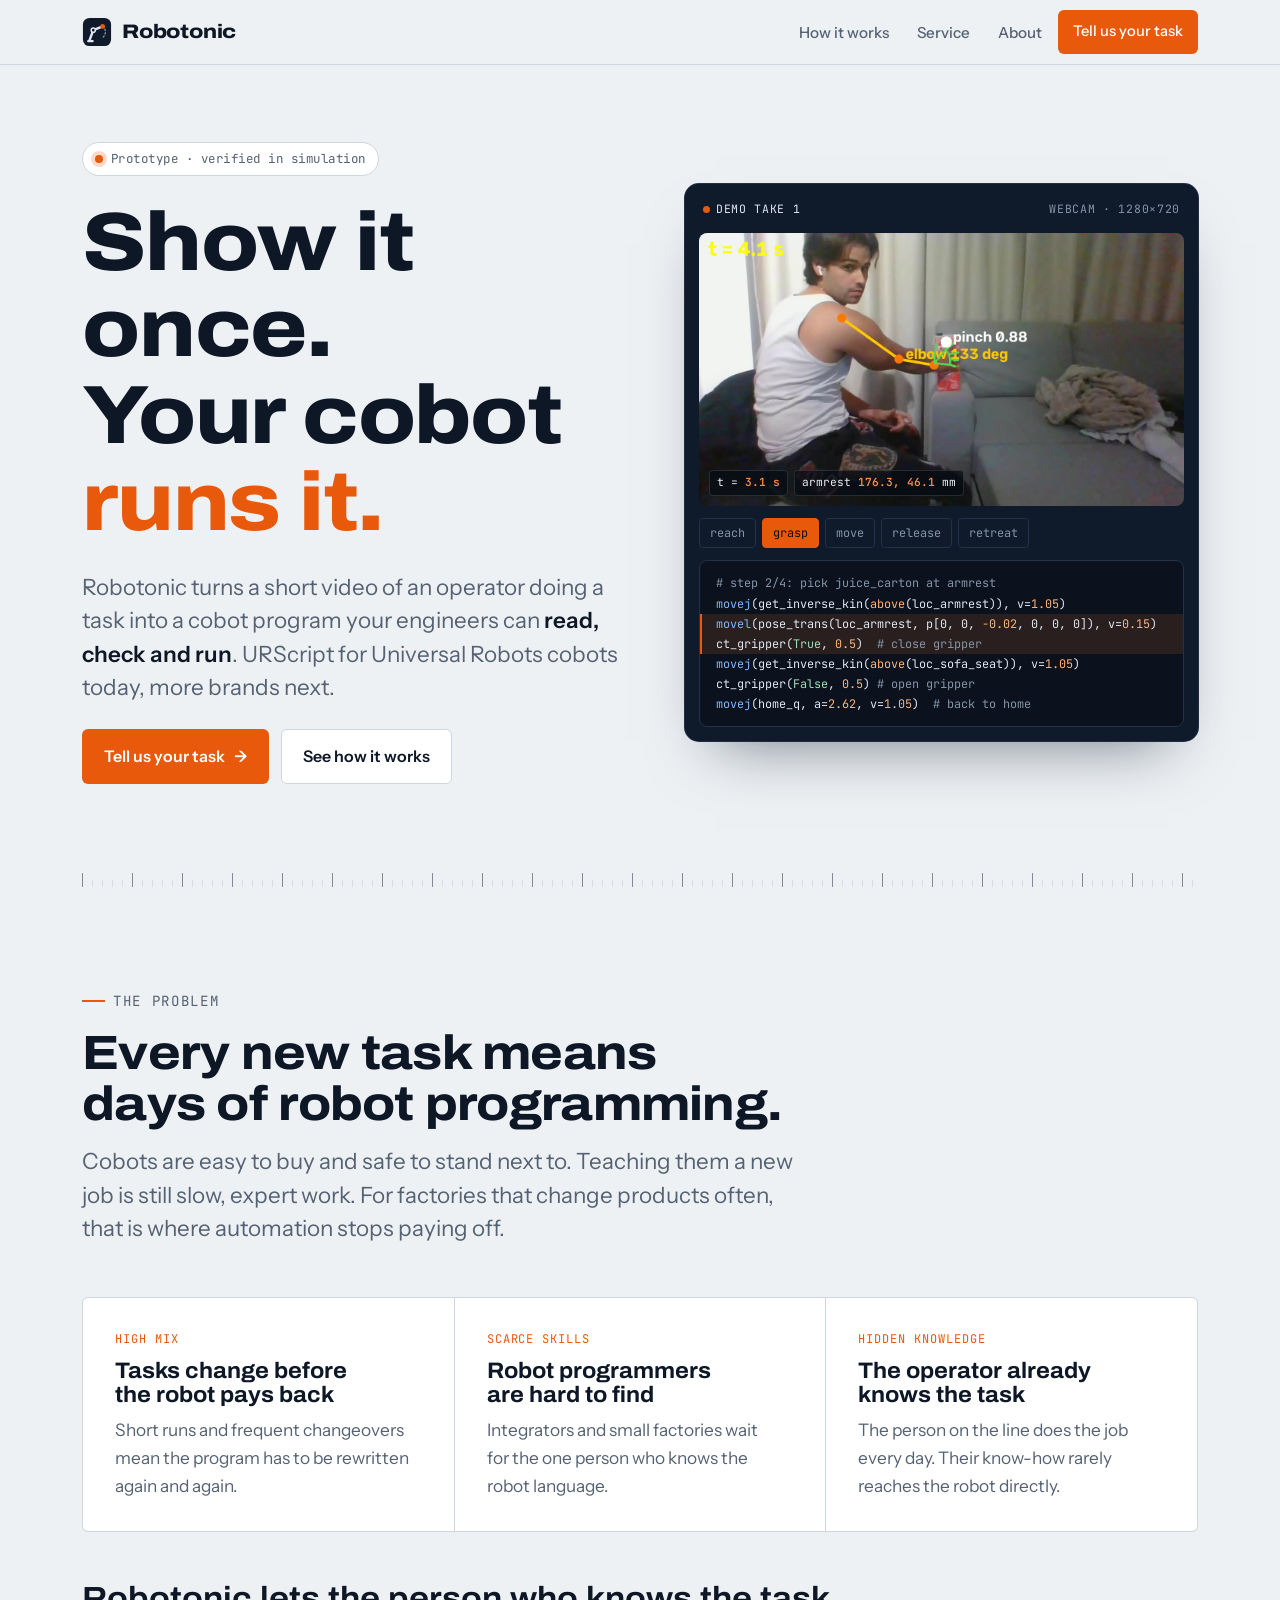
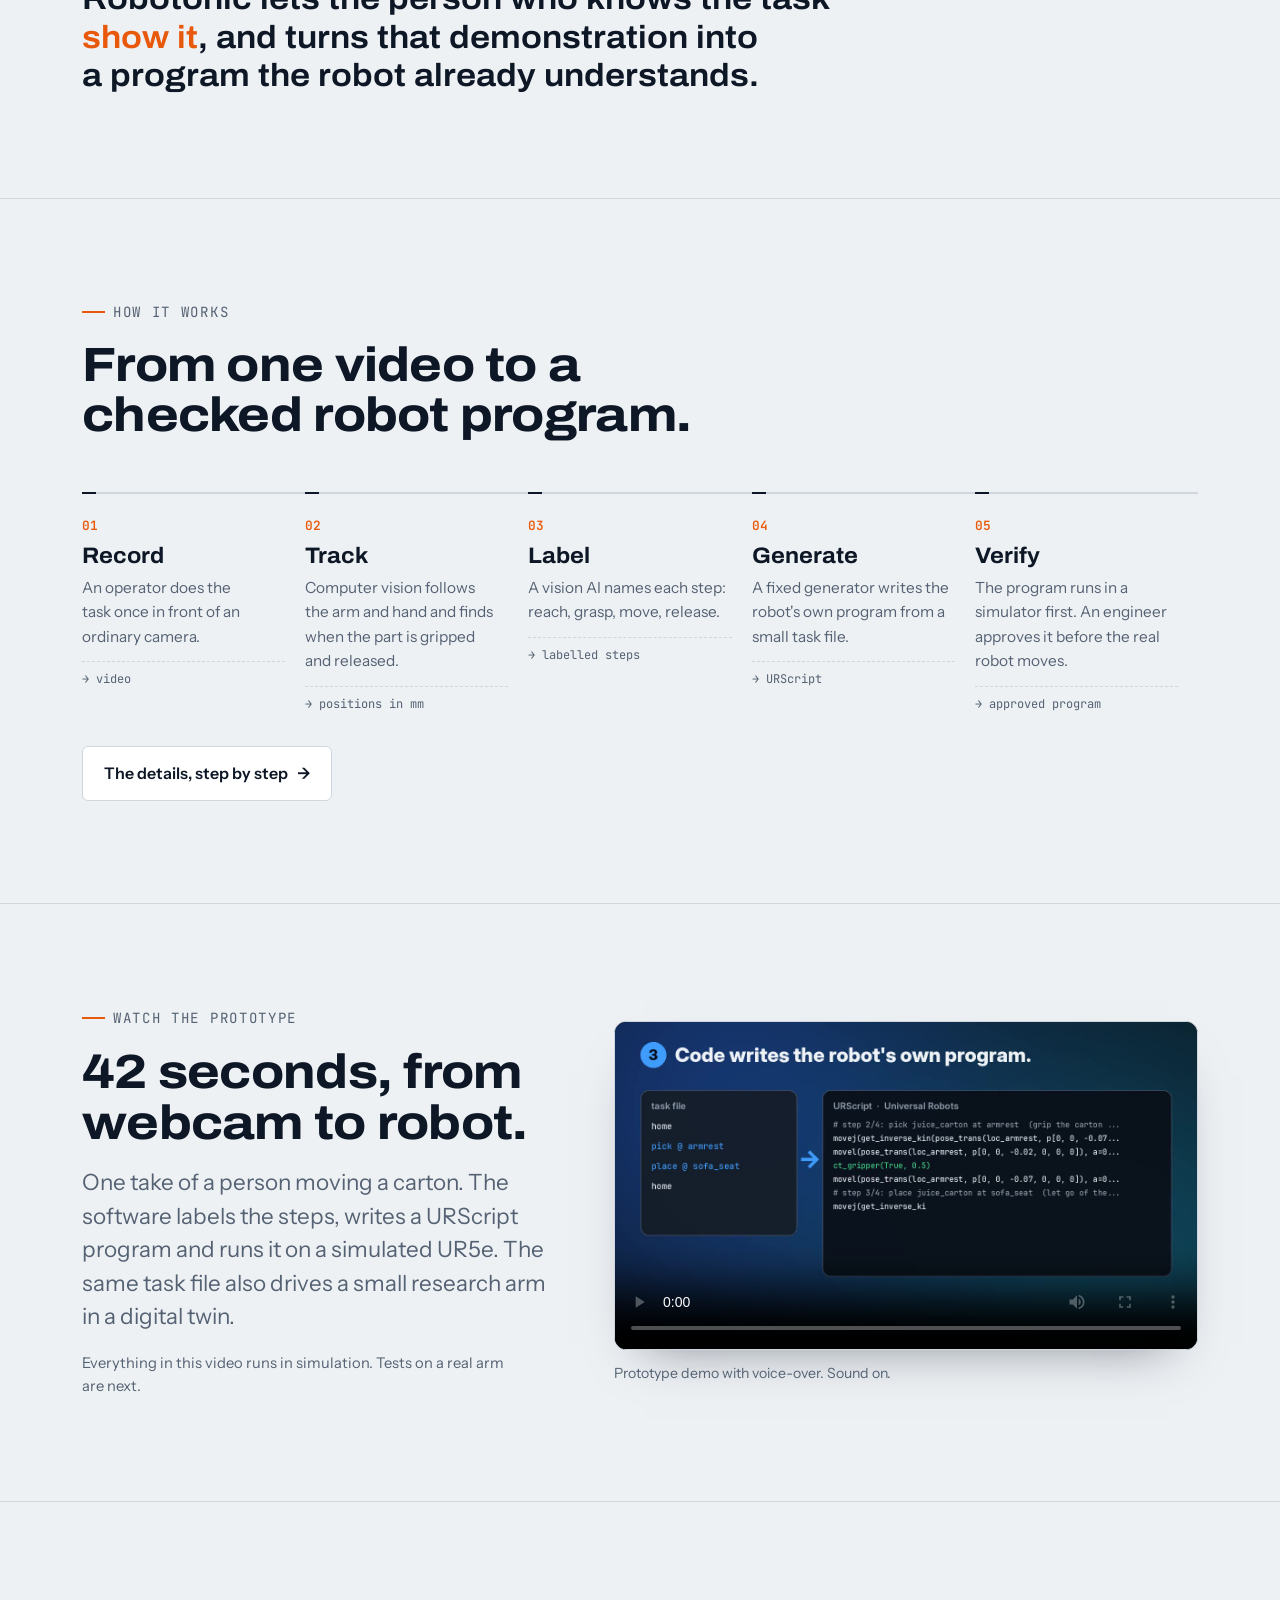
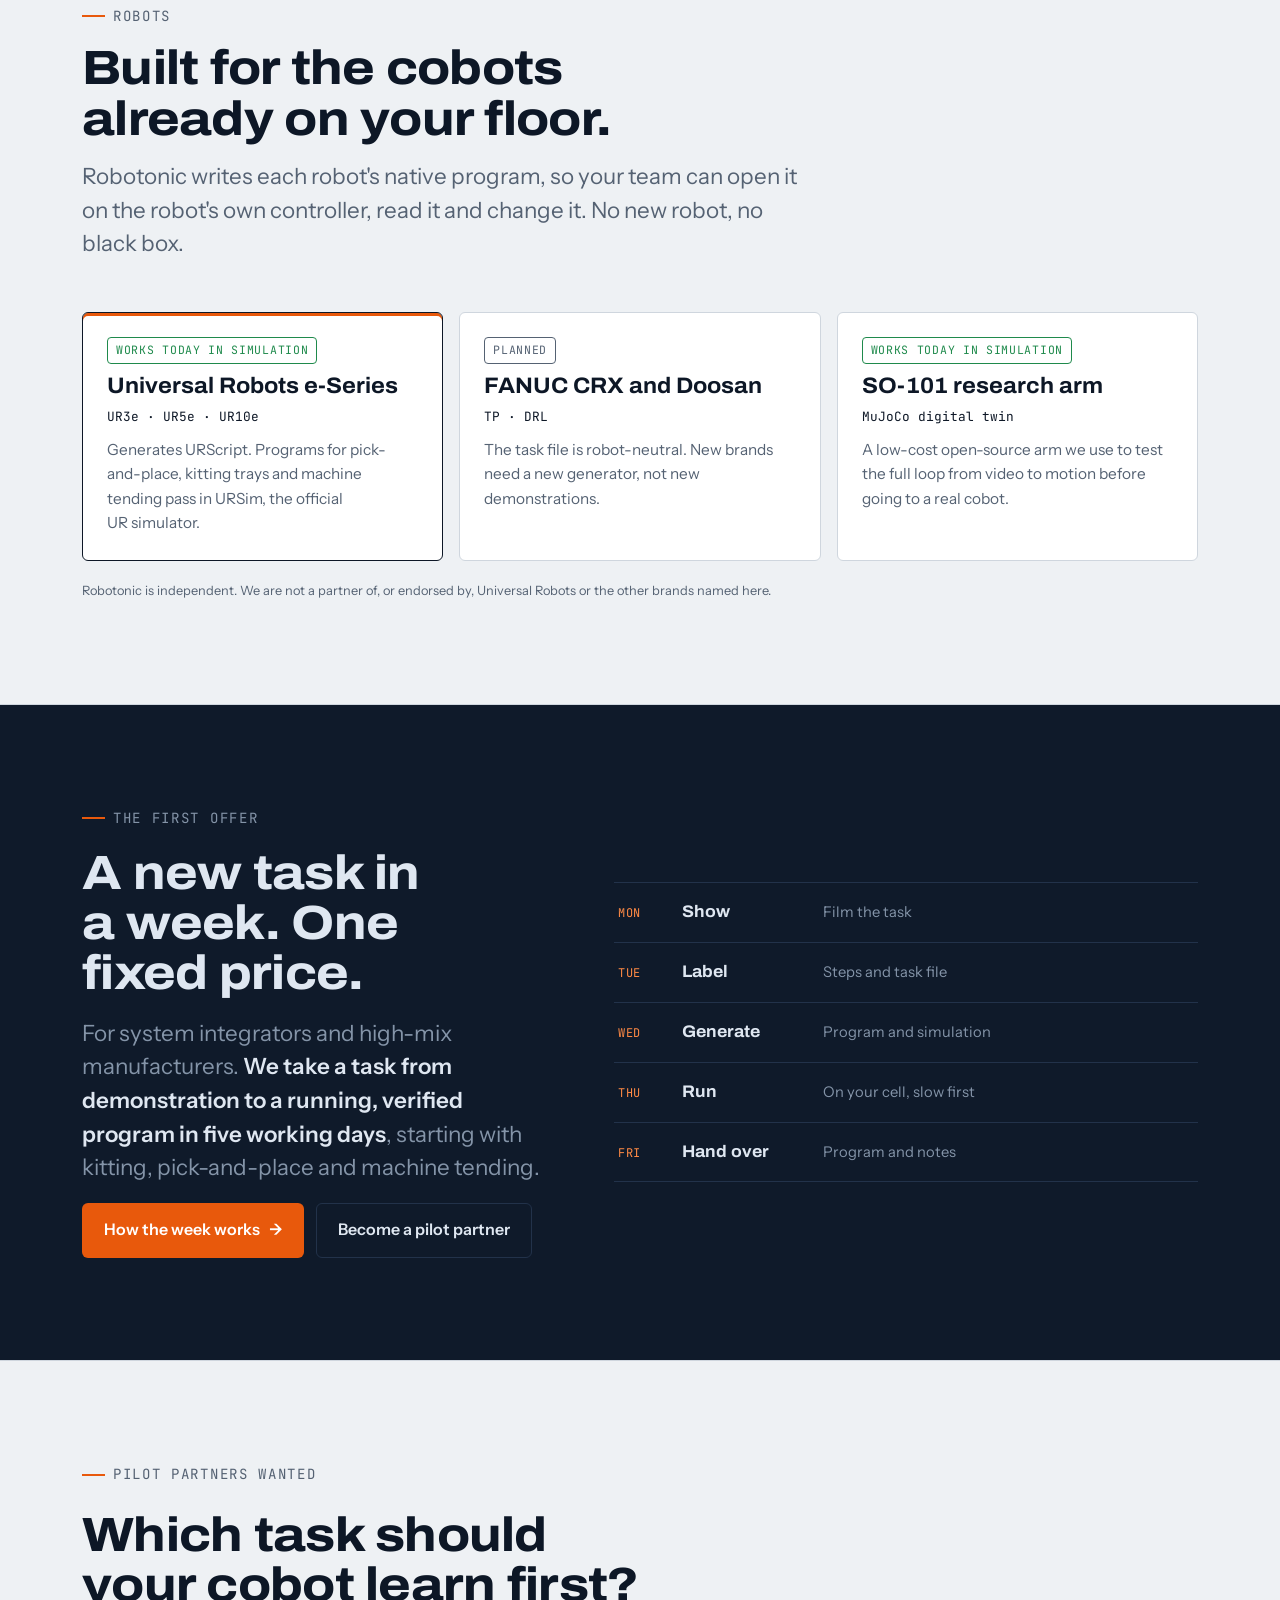
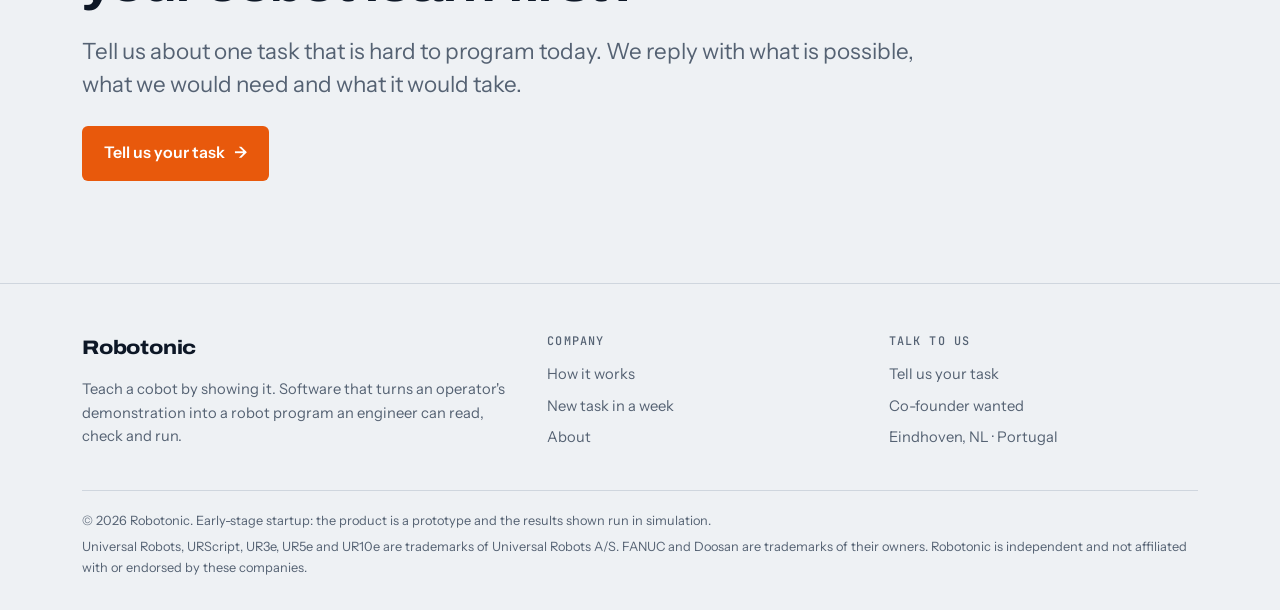
==== website/index.html @ 03867ecc "Add Robotonic company website (5 static pages) Home, how it works, service (new task in a week), abo" ====
<!doctype html>
<html lang="en">
<head>
  <meta charset="utf-8">
  <meta name="viewport" content="width=device-width, initial-scale=1, viewport-fit=cover">
  <title>Robotonic | Teach a cobot by showing it</title>
  <meta name="claude:viewport-fit-sides" content="cover">
  <meta name="description" content="Robotonic turns a video of an operator doing a task into a verified cobot program. URScript for Universal Robots cobots today.">
  <meta property="og:title" content="Robotonic | Teach a cobot by showing it">
  <meta property="og:description" content="Robotonic turns a video of an operator doing a task into a verified cobot program. URScript for Universal Robots cobots today.">
  <meta property="og:image" content="assets/img/poster-ad.jpg">
  <meta name="theme-color" content="#0f1a2a">
  
  <link rel="icon" href="assets/img/mark.svg" type="image/svg+xml">
  <link rel="preconnect" href="https://fonts.googleapis.com">
  <link rel="preconnect" href="https://fonts.gstatic.com" crossorigin>
  <link rel="stylesheet" href="https://fonts.googleapis.com/css2?family=Archivo:wdth,wght@62..125,400..900&family=Instrument+Sans:wght@400..700&family=JetBrains+Mono:wght@400;500;600&display=swap">
  <link rel="stylesheet" href="assets/style.css">
</head>
<body>
  <a class="skip" href="#main">Skip to content</a>
  <header class="site-header">
    <div class="wrap nav">
      <a class="brand" href="index.html" aria-label="Robotonic home">
        <svg viewBox="0 0 32 32" aria-hidden="true">
          <rect x="1" y="1" width="30" height="30" rx="7" fill="var(--pendant)"/>
          <path d="M8 25 L12 14 L22 10" fill="none" stroke="var(--pendant-ink)" stroke-width="2.6" stroke-linecap="round" stroke-linejoin="round"/>
          <path d="M22 10 C26 13 26 19 22 22" fill="none" stroke="var(--pendant-dim)" stroke-width="1.4" stroke-dasharray="1.6 2.2" stroke-linecap="round"/>
          <circle cx="12" cy="14" r="2.2" fill="var(--pendant)" stroke="var(--pendant-ink)" stroke-width="1.6"/>
          <circle cx="22" cy="10" r="2.6" fill="var(--signal)"/>
          <rect x="5.5" y="24.5" width="7" height="2.4" rx="1" fill="var(--pendant-ink)"/>
        </svg>
        <span class="brand-name">Robotonic</span>
      </a>
      <button class="nav-toggle" type="button" aria-expanded="false" aria-controls="nav-links">Menu</button>
      <nav aria-label="Main">
        <ul class="nav-links" id="nav-links">
          <li><a href="how-it-works.html">How it works</a></li>
          <li><a href="service.html">Service</a></li>
          <li><a href="about.html">About</a></li>
          <li><a class="btn btn-signal" href="contact.html">Tell us your task</a></li>
        </ul>
      </nav>
    </div>
  </header>

  <main id="main">
    <section class="hero">
      <div class="wrap hero-grid">
        <div class="hero-copy">
          <span class="status-pill"><span class="dot"></span>Prototype · verified in simulation</span>
          <h1>Show it once.<br>Your cobot <span class="sig">runs it.</span></h1>
          <p class="lead">Robotonic turns a short video of an operator doing a task into a cobot program your engineers can <strong>read, check and run</strong>. URScript for Universal Robots cobots today, more brands next.</p>
          <div class="hero-actions">
            <a class="btn btn-signal" href="contact.html">Tell us your task <span class="arrow" aria-hidden="true">→</span></a>
            <a class="btn btn-ghost" href="how-it-works.html">See how it works</a>
          </div>
        </div>

        <figure class="pendant" data-pendant aria-label="Demonstration: a video of a person moving a carton becomes labelled steps and then a URScript program" style="margin:0">
          <div class="pendant-bar"><span class="live">Demo take 1</span><span>webcam · 1280×720</span></div>
          <div class="pendant-view">
            <img src="assets/img/demo-tracked.jpg" alt="A person moves a juice carton. Arm tracking lines and a pinch marker are drawn over the video." width="1280" height="720">
            <div class="readout"><span data-readout>t = <b>4.1 s</b></span><span>armrest <b>176.3, 46.1</b> mm</span></div>
          </div>
          <div class="chips" aria-label="Steps the AI labelled">
            <span class="chip on">reach</span><span class="chip">grasp</span><span class="chip">move</span><span class="chip">release</span><span class="chip">retreat</span>
          </div>
<pre class="code" aria-label="Generated URScript excerpt"><span class="ln on" data-step="0"><span class="c"># step 2/4: pick juice_carton at armrest</span></span><span class="ln on" data-step="0"><span class="k">movej</span>(get_inverse_kin(<span class="n">above</span>(loc_armrest)), v=<span class="n">1.05</span>)</span><span class="ln" data-step="1"><span class="k">movel</span>(pose_trans(loc_armrest, p[0, 0, <span class="n">-0.02</span>, 0, 0, 0]), v=<span class="n">0.15</span>)</span><span class="ln" data-step="1">ct_gripper(<span class="s">True</span>, <span class="n">0.5</span>)  <span class="c"># close gripper</span></span><span class="ln" data-step="2"><span class="k">movej</span>(get_inverse_kin(<span class="n">above</span>(loc_sofa_seat)), v=<span class="n">1.05</span>)</span><span class="ln" data-step="3">ct_gripper(<span class="s">False</span>, <span class="n">0.5</span>) <span class="c"># open gripper</span></span><span class="ln" data-step="4"><span class="k">movej</span>(home_q, a=<span class="n">2.62</span>, v=<span class="n">1.05</span>)  <span class="c"># back to home</span></span></pre>
        </figure>
      </div>
    </section>

    <div class="wrap"><div class="ruler" aria-hidden="true"></div></div>

    <section class="section">
      <div class="wrap">
        <div class="section-head">
          <span class="eyebrow">The problem</span>
          <h2>Every new task means days of robot programming.</h2>
          <p class="lead">Cobots are easy to buy and safe to stand next to. Teaching them a new job is still slow, expert work. For factories that change products often, that is where automation stops paying off.</p>
        </div>
        <div class="cols-3">
          <div class="cell">
            <span class="tag">High mix</span>
            <h3>Tasks change before the robot pays back</h3>
            <p>Short runs and frequent changeovers mean the program has to be rewritten again and again.</p>
          </div>
          <div class="cell">
            <span class="tag">Scarce skills</span>
            <h3>Robot programmers are hard to find</h3>
            <p>Integrators and small factories wait for the one person who knows the robot language.</p>
          </div>
          <div class="cell">
            <span class="tag">Hidden knowledge</span>
            <h3>The operator already knows the task</h3>
            <p>The person on the line does the job every day. Their know-how rarely reaches the robot directly.</p>
          </div>
        </div>
        <p class="statement">Robotonic lets the person who knows the task <em>show it</em>, and turns that demonstration into a program the robot already understands.</p>
      </div>
    </section>

    <section class="section">
      <div class="wrap">
        <div class="section-head">
          <span class="eyebrow">How it works</span>
          <h2>From one video to a checked robot program.</h2>
        </div>
        <ol class="pipeline">
          <li><h3>Record</h3><p>An operator does the task once in front of an ordinary camera.</p><span class="out">→ video</span></li>
          <li><h3>Track</h3><p>Computer vision follows the arm and hand and finds when the part is gripped and released.</p><span class="out">→ positions in mm</span></li>
          <li><h3>Label</h3><p>A vision AI names each step: reach, grasp, move, release.</p><span class="out">→ labelled steps</span></li>
          <li><h3>Generate</h3><p>A fixed generator writes the robot's own program from a small task file.</p><span class="out">→ URScript</span></li>
          <li><h3>Verify</h3><p>The program runs in a simulator first. An engineer approves it before the real robot moves.</p><span class="out">→ approved program</span></li>
        </ol>
        <p style="margin-top:32px"><a class="btn btn-ghost" href="how-it-works.html">The details, step by step <span class="arrow" aria-hidden="true">→</span></a></p>
      </div>
    </section>

    <section class="section">
      <div class="wrap split">
        <div class="stack">
          <span class="eyebrow">Watch the prototype</span>
          <h2>42 seconds, from webcam to robot.</h2>
          <p class="lead">One take of a person moving a carton. The software labels the steps, writes a URScript program and runs it on a simulated UR5e. The same task file also drives a small research arm in a digital twin.</p>
          <p class="muted" style="font-size:.92rem">Everything in this video runs in simulation. Tests on a real arm are next.</p>
        </div>
        <div>
          <div class="media-frame">
            <video controls preload="metadata" playsinline poster="assets/img/poster-ad.jpg" width="1280" height="720">
              <source src="assets/video/robotonic-ad.mp4" type="video/mp4">
            </video>
          </div>
          <p class="caption">Prototype demo with voice-over. Sound on.</p>
        </div>
      </div>
    </section>

    <section class="section">
      <div class="wrap">
        <div class="section-head">
          <span class="eyebrow">Robots</span>
          <h2>Built for the cobots already on your floor.</h2>
          <p class="lead">Robotonic writes each robot's native program, so your team can open it on the robot's own controller, read it and change it. No new robot, no black box.</p>
        </div>
        <div class="robots">
          <div class="robot primary">
            <span class="state ok">Works today in simulation</span>
            <h3>Universal Robots e-Series</h3>
            <p class="models">UR3e · UR5e · UR10e</p>
            <p>Generates URScript. Programs for pick-and-place, kitting trays and machine tending pass in URSim, the official UR simulator.</p>
          </div>
          <div class="robot">
            <span class="state next">Planned</span>
            <h3>FANUC CRX and Doosan</h3>
            <p class="models">TP · DRL</p>
            <p>The task file is robot-neutral. New brands need a new generator, not new demonstrations.</p>
          </div>
          <div class="robot">
            <span class="state ok">Works today in simulation</span>
            <h3>SO-101 research arm</h3>
            <p class="models">MuJoCo digital twin</p>
            <p>A low-cost open-source arm we use to test the full loop from video to motion before going to a real cobot.</p>
          </div>
        </div>
        <p class="fineprint">Robotonic is independent. We are not a partner of, or endorsed by, Universal Robots or the other brands named here.</p>
      </div>
    </section>

    <section class="section band">
      <div class="wrap">
        <div class="split">
          <div class="stack">
            <span class="eyebrow">The first offer</span>
            <h2>A new task in a week. One fixed price.</h2>
            <p class="lead">For system integrators and high-mix manufacturers. <strong>We take a task from demonstration to a running, verified program in five working days</strong>, starting with kitting, pick-and-place and machine tending.</p>
            <div class="hero-actions">
              <a class="btn btn-signal" href="service.html">How the week works <span class="arrow" aria-hidden="true">→</span></a>
              <a class="btn btn-ghost" href="contact.html">Become a pilot partner</a>
            </div>
          </div>
          <div class="week">
            <div class="day"><span class="d">Mon</span><b>Show</b><span>Film the task</span></div>
            <div class="day"><span class="d">Tue</span><b>Label</b><span>Steps and task file</span></div>
            <div class="day"><span class="d">Wed</span><b>Generate</b><span>Program and simulation</span></div>
            <div class="day"><span class="d">Thu</span><b>Run</b><span>On your cell, slow first</span></div>
            <div class="day"><span class="d">Fri</span><b>Hand over</b><span>Program and notes</span></div>
          </div>
        </div>
      </div>
    </section>

    <section class="section">
      <div class="wrap cta">
        <span class="eyebrow">Pilot partners wanted</span>
        <h2>Which task should your cobot learn first?</h2>
        <p class="lead">Tell us about one task that is hard to program today. We reply with what is possible, what we would need and what it would take.</p>
        <a class="btn btn-signal" href="contact.html">Tell us your task <span class="arrow" aria-hidden="true">→</span></a>
      </div>
    </section>

  </main>

  <footer class="site-footer">
    <div class="wrap">
      <div class="footer-grid">
        <div style="display:grid;gap:14px">
          <span class="brand-name">Robotonic</span>
          <p>Teach a cobot by showing it. Software that turns an operator's demonstration into a robot program an engineer can read, check and run.</p>
        </div>
        <div>
          <h4>Company</h4>
          <ul>
            <li><a href="how-it-works.html">How it works</a></li>
            <li><a href="service.html">New task in a week</a></li>
            <li><a href="about.html">About</a></li>
          </ul>
        </div>
        <div>
          <h4>Talk to us</h4>
          <ul>
            <li><a href="contact.html">Tell us your task</a></li>
            <li><a href="about.html#cofounder">Co-founder wanted</a></li>
            <li><span class="muted">Eindhoven, NL · Portugal</span></li>
          </ul>
        </div>
      </div>
      <div class="legal">
        <span>© <span data-year>2026</span> Robotonic. Early-stage startup: the product is a prototype and the results shown run in simulation.</span>
        <span>Universal Robots, URScript, UR3e, UR5e and UR10e are trademarks of Universal Robots A/S. FANUC and Doosan are trademarks of their owners. Robotonic is independent and not affiliated with or endorsed by these companies.</span>
      </div>
    </div>
  </footer>
  <script src="assets/main.js"></script>
</body>
</html>
---- website/assets/style.css ----
/* Robotonic website
   Layout concept: a calibrated workbench. Cool steel paper, ink type, millimetre rulers on
   section edges, one safety-orange signal colour for the moments that matter (the pinch,
   the call to action). Code and coordinates set in mono, as on a teach pendant. */

:root {
  --paper: #eef1f4;
  --panel: #ffffff;
  --ink: #0d1726;
  --steel: #556273;
  --line: #cfd6de;
  --signal: #e8590c;
  --signal-ink: #ffffff;
  --trace: #1f6feb;
  --pendant: #0f1a2a;
  --pendant-ink: #dfe7f1;
  --pendant-dim: #8494a8;
  --pendant-line: #22324a;
  --ok: #1f8a4c;

  --f-display: "Archivo", "Helvetica Neue", Arial, sans-serif;
  --f-body: "Instrument Sans", "Segoe UI", system-ui, sans-serif;
  --f-mono: "JetBrains Mono", ui-monospace, "SFMono-Regular", Consolas, monospace;

  --step--1: clamp(0.82rem, 0.8rem + 0.1vw, 0.88rem);
  --step-0: clamp(1rem, 0.96rem + 0.2vw, 1.08rem);
  --step-1: clamp(1.2rem, 1.1rem + 0.5vw, 1.4rem);
  --step-2: clamp(1.5rem, 1.3rem + 1vw, 2rem);
  --step-3: clamp(2rem, 1.6rem + 2vw, 3rem);
  --step-4: clamp(2.6rem, 1.8rem + 4.2vw, 5.2rem);

  --wrap: 1180px;
  --radius: 6px;
}
@media (prefers-color-scheme: dark) {
  :root:not([data-theme="light"]) {
    --paper: #0b1119;
    --panel: #121b27;
    --ink: #e6ecf3;
    --steel: #93a1b3;
    --line: #243246;
    --signal: #ff7a2e;
    --signal-ink: #140a03;
    --trace: #5aa2ff;
    --pendant: #070c13;
    --pendant-ink: #dfe7f1;
    --pendant-dim: #7d8da2;
    --pendant-line: #1c2a3e;
    --ok: #3fbf76;
    color-scheme: dark;
  }
}
:root[data-theme="dark"] {
  --paper: #0b1119;
  --panel: #121b27;
  --ink: #e6ecf3;
  --steel: #93a1b3;
  --line: #243246;
  --signal: #ff7a2e;
  --signal-ink: #140a03;
  --trace: #5aa2ff;
  --pendant: #070c13;
  --pendant-ink: #dfe7f1;
  --pendant-dim: #7d8da2;
  --pendant-line: #1c2a3e;
  --ok: #3fbf76;
  color-scheme: dark;
}

*, *::before, *::after { box-sizing: border-box; }
html { -webkit-text-size-adjust: 100%; scroll-behavior: smooth; }
@media (prefers-reduced-motion: reduce) { html { scroll-behavior: auto; } }
body {
  margin: 0;
  background: var(--paper);
  color: var(--ink);
  font-family: var(--f-body);
  font-size: var(--step-0);
  line-height: 1.6;
  overflow-x: hidden;
}
body::before {
  content: ""; position: fixed; inset: 0 0 auto; height: env(safe-area-inset-top, 0px);
  z-index: 60; background: var(--paper);
}
img, video { max-width: 100%; display: block; }
a { color: inherit; }
:focus-visible { outline: 2px solid var(--signal); outline-offset: 3px; border-radius: 2px; }

h1, h2, h3 {
  font-family: var(--f-display);
  font-stretch: 112%;
  line-height: 1.05;
  letter-spacing: -0.015em;
  text-wrap: balance;
  margin: 0;
}
h1 { font-size: var(--step-4); font-weight: 800; }
h2 { font-size: var(--step-3); font-weight: 750; }
h3 { font-size: var(--step-1); font-weight: 700; font-stretch: 105%; letter-spacing: 0; }
p { margin: 0; text-wrap: pretty; }

.wrap {
  max-width: var(--wrap);
  margin-inline: auto;
  padding-left: max(16px, env(safe-area-inset-left, 0px));
  padding-right: max(16px, env(safe-area-inset-right, 0px));
}
@media (min-width: 720px) {
  .wrap {
    padding-left: max(32px, env(safe-area-inset-left, 0px));
    padding-right: max(32px, env(safe-area-inset-right, 0px));
  }
}

.eyebrow {
  font-family: var(--f-mono);
  font-size: var(--step--1);
  text-transform: uppercase;
  letter-spacing: 0.12em;
  color: var(--steel);
  display: inline-flex; align-items: center; gap: 0.6em;
}
.eyebrow::before {
  content: ""; width: 1.6em; height: 2px; background: var(--signal);
}
.lead { font-size: var(--step-1); line-height: 1.5; color: var(--steel); max-width: 38em; }
.lead strong { color: var(--ink); font-weight: 600; }
.mono { font-family: var(--f-mono); }
.muted { color: var(--steel); }

/* ---------- header ---------- */
.site-header {
  position: sticky; top: env(safe-area-inset-top, 0px); z-index: 50;
  background: color-mix(in srgb, var(--paper) 88%, transparent);
  backdrop-filter: blur(10px);
  -webkit-backdrop-filter: blur(10px);
  border-bottom: 1px solid var(--line);
}
.nav { display: flex; align-items: center; justify-content: space-between; gap: 16px; height: 64px; }
.brand { display: inline-flex; align-items: center; gap: 10px; text-decoration: none; }
.brand svg { width: 30px; height: 30px; flex: none; }
.brand-name {
  font-family: var(--f-display); font-weight: 800; font-stretch: 118%;
  font-size: 1.22rem; letter-spacing: -0.01em;
}
.nav-links { display: flex; align-items: center; gap: 4px; list-style: none; margin: 0; padding: 0; }
.nav-links a {
  text-decoration: none; font-weight: 500; font-size: 0.95rem;
  padding: 8px 12px; border-radius: var(--radius); color: var(--steel);
}
.nav-links a:hover { color: var(--ink); }
.nav-links a[aria-current="page"] { color: var(--ink); box-shadow: inset 0 -2px 0 var(--signal); border-radius: 0; }
.nav-toggle {
  display: none; background: none; border: 1px solid var(--line); color: var(--ink);
  border-radius: var(--radius); padding: 8px 10px; font: inherit; font-size: 0.9rem; cursor: pointer;
}
@media (max-width: 860px) {
  .nav-toggle { display: inline-flex; align-items: center; gap: 8px; }
  .nav-links {
    position: absolute; left: 0; right: 0; top: 64px;
    flex-direction: column; align-items: stretch; gap: 0;
    background: var(--paper); border-bottom: 1px solid var(--line);
    padding: 8px max(16px, env(safe-area-inset-right, 0px)) 16px max(16px, env(safe-area-inset-left, 0px));
    display: none;
  }
  .nav-links.open { display: flex; }
  .nav-links a { padding: 14px 4px; border-bottom: 1px solid var(--line); border-radius: 0; }
  .nav-links a[aria-current="page"] { box-shadow: inset 3px 0 0 var(--signal); padding-left: 14px; }
  .nav-links li:last-child a { border-bottom: 0; margin-top: 12px; }
}

/* ---------- buttons ---------- */
.btn {
  display: inline-flex; align-items: center; gap: 0.55em;
  font-family: var(--f-body); font-weight: 600; font-size: 1rem;
  padding: 0.85em 1.3em; border-radius: var(--radius);
  text-decoration: none; border: 1px solid transparent; cursor: pointer;
  transition: transform .15s ease, background-color .15s ease, border-color .15s ease;
}
.btn:hover { transform: translateY(-1px); }
.btn-signal { background: var(--signal); color: var(--signal-ink); }
.btn-signal:hover { background: color-mix(in srgb, var(--signal) 88%, var(--ink)); }
.btn-ghost { border-color: var(--line); color: var(--ink); background: var(--panel); }
.btn-ghost:hover { border-color: var(--steel); }
.btn .arrow { transition: transform .15s ease; }
.btn:hover .arrow { transform: translateX(3px); }
.nav-links .btn { color: var(--signal-ink); padding: 9px 14px; font-size: 0.92rem; }
.nav-links .btn:hover { color: var(--signal-ink); }
@media (prefers-reduced-motion: reduce) { .btn, .btn .arrow { transition: none; } .btn:hover { transform: none; } }

/* ---------- sections ---------- */
.section { padding-block: clamp(56px, 8vw, 112px); position: relative; }
.section + .section { border-top: 1px solid var(--line); }
.section-head { display: grid; gap: 16px; max-width: 46rem; margin-bottom: clamp(32px, 4vw, 56px); }

/* millimetre ruler: a subject detail, used as a section edge */
.ruler {
  height: 14px; width: 100%;
  background:
    repeating-linear-gradient(90deg, var(--steel) 0 1px, transparent 1px 50px) bottom left / 100% 14px no-repeat,
    repeating-linear-gradient(90deg, var(--line) 0 1px, transparent 1px 10px) bottom left / 100% 7px no-repeat;
  opacity: .7;
}

/* ---------- hero ---------- */
.hero { padding-block: clamp(40px, 6vw, 88px) clamp(48px, 7vw, 96px); }
.hero-grid {
  display: grid; gap: clamp(32px, 5vw, 64px);
  grid-template-columns: minmax(0, 1.05fr) minmax(0, 1fr);
  align-items: center;
}
@media (max-width: 960px) { .hero-grid { grid-template-columns: minmax(0, 1fr); } }
.hero-copy { display: grid; gap: 24px; min-width: 0; }
.hero h1 .sig { color: var(--signal); }
.hero-actions { display: flex; flex-wrap: wrap; gap: 12px; }
.status-pill {
  justify-self: start;
  display: inline-flex; align-items: center; gap: 8px;
  font-family: var(--f-mono); font-size: 0.78rem; letter-spacing: 0.04em;
  padding: 6px 12px; border: 1px solid var(--line); border-radius: 999px; background: var(--panel); color: var(--steel);
}
.status-pill .dot { width: 8px; height: 8px; border-radius: 50%; background: var(--signal); box-shadow: 0 0 0 4px color-mix(in srgb, var(--signal) 22%, transparent); }

/* the pendant: the hero's demonstration panel */
.pendant {
  background: var(--pendant); color: var(--pendant-ink);
  border-radius: 14px; padding: 14px; min-width: 0;
  box-shadow: 0 30px 60px -30px rgba(10, 20, 35, .55), 0 0 0 1px var(--pendant-line);
  display: grid; gap: 12px;
}
.pendant-bar {
  display: flex; justify-content: space-between; align-items: center; gap: 12px;
  font-family: var(--f-mono); font-size: 0.72rem; color: var(--pendant-dim); letter-spacing: .06em; text-transform: uppercase;
  padding: 2px 4px;
}
.pendant-bar .live { display: inline-flex; align-items: center; gap: 6px; color: var(--pendant-ink); }
.pendant-bar .live::before { content: ""; width: 7px; height: 7px; border-radius: 50%; background: var(--signal); }
.pendant-view { position: relative; border-radius: 8px; overflow: hidden; aspect-ratio: 16 / 9; max-width: 100%; background: #000; }
.pendant-view img { width: 100%; height: 100%; object-fit: cover; }
.readout {
  position: absolute; left: 10px; bottom: 10px; display: flex; flex-wrap: wrap; gap: 6px;
}
.readout span {
  font-family: var(--f-mono); font-size: 0.7rem; color: #e9eef5;
  background: rgba(6, 12, 20, .72); border: 1px solid rgba(255,255,255,.12);
  padding: 3px 7px; border-radius: 4px;
}
.readout span b { color: #ff8a45; font-weight: 600; }
.chips { display: flex; flex-wrap: wrap; gap: 6px; }
.chip {
  font-family: var(--f-mono); font-size: 0.74rem; padding: 5px 10px; border-radius: 4px;
  border: 1px solid var(--pendant-line); color: var(--pendant-dim);
  transition: background-color .3s ease, color .3s ease, border-color .3s ease;
}
.chip.on { background: var(--signal); border-color: var(--signal); color: #160a02; }
.code {
  font-family: var(--f-mono); font-size: 0.74rem; line-height: 1.7;
  background: color-mix(in srgb, var(--pendant) 70%, #000); border: 1px solid var(--pendant-line);
  border-radius: 8px; padding: 12px 0; margin: 0; overflow-x: auto; color: var(--pendant-ink);
}
.code .ln { display: block; padding: 0 14px; white-space: pre; border-left: 2px solid transparent; transition: background-color .3s ease, border-color .3s ease; }
.code .ln.on { background: rgba(255, 122, 46, .12); border-left-color: var(--signal); }
.code .c { color: var(--pendant-dim); }
.code .k { color: #7cb7ff; }
.code .s { color: #9fe0b5; }
.code .n { color: #ffb37a; }
@media (prefers-reduced-motion: reduce) { .chip, .code .ln { transition: none; } }

/* ---------- problem / three columns ---------- */
.cols-3 { display: grid; gap: 1px; grid-template-columns: repeat(3, minmax(0, 1fr)); background: var(--line); border: 1px solid var(--line); border-radius: var(--radius); overflow: hidden; }
@media (max-width: 820px) { .cols-3 { grid-template-columns: minmax(0, 1fr); } }
.cell { background: var(--panel); padding: clamp(20px, 3vw, 32px); display: grid; gap: 10px; align-content: start; min-width: 0; }
.cell .tag { font-family: var(--f-mono); font-size: 0.75rem; color: var(--signal); letter-spacing: .08em; text-transform: uppercase; }
.cell p { color: var(--steel); }

.statement {
  margin-top: clamp(32px, 4vw, 48px);
  font-family: var(--f-display); font-stretch: 108%; font-weight: 650;
  font-size: var(--step-2); line-height: 1.2; max-width: 30em; text-wrap: balance;
}
.statement em { font-style: normal; color: var(--signal); }

/* ---------- pipeline ---------- */
.pipeline { list-style: none; margin: 0; padding: 0; display: grid; grid-template-columns: repeat(5, minmax(0, 1fr)); gap: 0; counter-reset: step; }
@media (max-width: 980px) { .pipeline { grid-template-columns: minmax(0, 1fr); } }
.pipeline li { position: relative; padding: 24px 20px 0 0; display: grid; gap: 8px; align-content: start; counter-increment: step; min-width: 0; }
.pipeline li::before {
  content: counter(step, decimal-leading-zero);
  font-family: var(--f-mono); font-size: 0.8rem; color: var(--signal); font-weight: 600;
}
.pipeline li::after {
  content: ""; position: absolute; top: 0; left: 0; right: 0; height: 2px;
  background: linear-gradient(90deg, var(--ink) 0 14px, var(--line) 14px);
}
@media (max-width: 980px) {
  .pipeline li { padding: 0 0 24px 28px; }
  .pipeline li::after { top: 6px; bottom: 0; left: 4px; right: auto; width: 2px; height: auto; background: linear-gradient(180deg, var(--ink) 0 14px, var(--line) 14px); }
  .pipeline li:last-child { padding-bottom: 0; }
}
.pipeline p { color: var(--steel); font-size: 0.96rem; }
.pipeline .out { font-family: var(--f-mono); font-size: 0.75rem; color: var(--steel); border-top: 1px dashed var(--line); padding-top: 8px; margin-top: 4px; }

/* ---------- media ---------- */
.media-frame {
  border-radius: 12px; overflow: hidden; background: #000; border: 1px solid var(--line);
  box-shadow: 0 24px 50px -30px rgba(10, 20, 35, .5);
  max-width: 100%;
}
.media-frame video { width: 100%; height: auto; aspect-ratio: 16 / 9; }
.caption { font-size: var(--step--1); color: var(--steel); margin-top: 12px; }
.split { display: grid; gap: clamp(28px, 5vw, 64px); grid-template-columns: minmax(0, 1fr) minmax(0, 1.25fr); align-items: center; }
.split.flip { grid-template-columns: minmax(0, 1.25fr) minmax(0, 1fr); }
.split > * { min-width: 0; }
@media (max-width: 900px) { .split, .split.flip { grid-template-columns: minmax(0, 1fr); } .split.flip > :first-child { order: 2; } }
.stack { display: grid; gap: 18px; align-content: start; }

/* ---------- robots ---------- */
.robots { display: grid; gap: 16px; grid-template-columns: repeat(3, minmax(0, 1fr)); }
@media (max-width: 900px) { .robots { grid-template-columns: minmax(0, 1fr); } }
.robot {
  border: 1px solid var(--line); border-radius: var(--radius); background: var(--panel);
  padding: 24px; display: grid; gap: 10px; align-content: start; min-width: 0;
}
.robot .state {
  justify-self: start; font-family: var(--f-mono); font-size: 0.72rem; letter-spacing: .06em; text-transform: uppercase;
  padding: 3px 8px; border-radius: 4px; border: 1px solid currentColor;
}
.state.ok { color: var(--ok); }
.state.next { color: var(--steel); }
.robot.primary { border-color: var(--ink); box-shadow: inset 0 3px 0 var(--signal); }
.robot p { color: var(--steel); font-size: 0.96rem; }
.robot .models { font-family: var(--f-mono); font-size: 0.8rem; color: var(--ink); }
.fineprint { font-size: 0.8rem; color: var(--steel); margin-top: 20px; max-width: 60em; }

/* ---------- offer band ---------- */
.band { background: var(--pendant); color: var(--pendant-ink); }
.band .eyebrow { color: var(--pendant-dim); }
.band .lead { color: var(--pendant-dim); }
.band .lead strong { color: var(--pendant-ink); }
.week { display: grid; grid-template-columns: repeat(5, minmax(0, 1fr)); gap: 8px; margin-top: 8px; }
@media (max-width: 760px) { .week { grid-template-columns: minmax(0, 1fr); } }
.day { border: 1px solid var(--pendant-line); border-radius: var(--radius); padding: 16px; display: grid; gap: 6px; align-content: start; min-width: 0; }
.day .d { font-family: var(--f-mono); font-size: 0.75rem; color: #ff8a45; letter-spacing: .08em; text-transform: uppercase; }
.day b { font-family: var(--f-display); font-stretch: 105%; font-size: 1.05rem; }
.day span { color: var(--pendant-dim); font-size: 0.92rem; }
.band .btn-ghost { background: transparent; color: var(--pendant-ink); border-color: var(--pendant-line); }

/* ---------- cta ---------- */
.cta { display: grid; gap: 24px; justify-items: start; }
.cta h2 { max-width: 16em; }

/* ---------- generic lists, tables, faq ---------- */
.checklist { list-style: none; margin: 0; padding: 0; display: grid; gap: 10px; }
.checklist li { display: grid; grid-template-columns: 22px minmax(0, 1fr); gap: 10px; align-items: start; }
.checklist li::before { content: ""; width: 14px; height: 14px; margin-top: 6px; border: 2px solid var(--ok); border-radius: 3px; background: linear-gradient(var(--ok), var(--ok)) center / 6px 6px no-repeat; }
.checklist.no li::before { border-color: var(--steel); background: linear-gradient(45deg, transparent 45%, var(--steel) 45% 55%, transparent 55%), linear-gradient(-45deg, transparent 45%, var(--steel) 45% 55%, transparent 55%); }

.table-wrap { overflow-x: auto; border: 1px solid var(--line); border-radius: var(--radius); background: var(--panel); }
table { border-collapse: collapse; width: 100%; min-width: 560px; font-size: 0.95rem; }
th, td { text-align: left; padding: 14px 18px; border-bottom: 1px solid var(--line); vertical-align: top; }
th { font-family: var(--f-mono); font-size: 0.74rem; letter-spacing: .08em; text-transform: uppercase; color: var(--steel); font-weight: 500; }
tr:last-child td { border-bottom: 0; }
td .state { font-family: var(--f-mono); font-size: 0.72rem; text-transform: uppercase; letter-spacing: .06em; white-space: nowrap; }

.faq { display: grid; gap: 0; border-top: 1px solid var(--line); }
.faq details { border-bottom: 1px solid var(--line); padding: 4px 0; }
.faq summary { cursor: pointer; list-style: none; padding: 16px 32px 16px 0; font-weight: 600; position: relative; }
.faq summary::-webkit-details-marker { display: none; }
.faq summary::after { content: "+"; position: absolute; right: 4px; top: 12px; font-family: var(--f-mono); font-size: 1.3rem; color: var(--signal); }
.faq details[open] summary::after { content: "–"; }
.faq details p { padding: 0 0 18px; color: var(--steel); max-width: 44em; }

.codebox {
  background: var(--pendant); color: var(--pendant-ink); border-radius: 10px; border: 1px solid var(--pendant-line);
  font-family: var(--f-mono); font-size: 0.78rem; line-height: 1.7; padding: 16px 18px; margin: 0;
  overflow-x: auto; white-space: pre; max-width: 100%;
}
.codebox .c { color: var(--pendant-dim); }
.codebox .k { color: #7cb7ff; }
.codebox .s { color: #9fe0b5; }
.codebox .n { color: #ffb37a; }
.codebox-label { font-family: var(--f-mono); font-size: 0.72rem; letter-spacing: .08em; text-transform: uppercase; color: var(--steel); margin-bottom: 8px; display: block; }

.figure img { border-radius: 10px; border: 1px solid var(--line); width: 100%; height: auto; }

.page-hero { padding-block: clamp(48px, 7vw, 96px) clamp(32px, 4vw, 56px); }
.page-hero .wrap { display: grid; gap: 20px; }
.page-hero h1 { font-size: var(--step-4); max-width: 13em; }

.detail-step { display: grid; gap: clamp(24px, 4vw, 56px); grid-template-columns: 120px minmax(0, 1fr) minmax(0, 1fr); align-items: start; padding-block: clamp(32px, 4vw, 48px); border-top: 1px solid var(--line); }
.detail-step:first-of-type { border-top: 0; }
.detail-step .num { font-family: var(--f-display); font-stretch: 120%; font-weight: 800; font-size: var(--step-3); color: var(--signal); line-height: 1; }
.detail-step > * { min-width: 0; }
.detail-step .stack p { color: var(--steel); }
@media (max-width: 900px) { .detail-step { grid-template-columns: minmax(0, 1fr); } }

.founder { display: grid; grid-template-columns: 220px minmax(0, 1fr); gap: clamp(24px, 4vw, 48px); align-items: start; }
@media (max-width: 720px) { .founder { grid-template-columns: minmax(0, 1fr); } }
.monogram {
  aspect-ratio: 1; max-width: 220px; width: 100%; border-radius: 12px; background: var(--pendant);
  display: grid; place-items: center; color: var(--pendant-ink);
  font-family: var(--f-display); font-stretch: 125%; font-weight: 800; font-size: 3.4rem; letter-spacing: -0.02em;
  position: relative; overflow: hidden;
}
.monogram::after { content: ""; position: absolute; inset: auto 0 0 0; height: 6px; background: var(--signal); }
.facts { display: grid; grid-template-columns: max-content minmax(0, 1fr); gap: 8px 20px; margin: 8px 0 0; font-size: 0.96rem; }
.facts dt { font-family: var(--f-mono); font-size: 0.75rem; text-transform: uppercase; letter-spacing: .08em; color: var(--steel); padding-top: 3px; }
.facts dd { margin: 0; }

.markets { display: grid; grid-template-columns: repeat(3, minmax(0, 1fr)); gap: 16px; }
@media (max-width: 820px) { .markets { grid-template-columns: minmax(0, 1fr); } }
.market { border-top: 2px solid var(--ink); padding-top: 16px; display: grid; gap: 8px; align-content: start; }
.market .code-cc { font-family: var(--f-mono); font-size: 0.8rem; color: var(--signal); letter-spacing: .1em; }
.market p { color: var(--steel); font-size: 0.96rem; }

.roadmap { list-style: none; margin: 0; padding: 0; display: grid; grid-template-columns: repeat(3, minmax(0, 1fr)); gap: 16px; }
@media (max-width: 820px) { .roadmap { grid-template-columns: minmax(0, 1fr); } }
.roadmap li { background: var(--panel); border: 1px solid var(--line); border-radius: var(--radius); padding: 22px; display: grid; gap: 8px; align-content: start; }
.roadmap li.now { border-color: var(--ink); box-shadow: inset 0 3px 0 var(--signal); }
.roadmap .when { font-family: var(--f-mono); font-size: 0.75rem; text-transform: uppercase; letter-spacing: .08em; color: var(--steel); }
.roadmap p { color: var(--steel); font-size: 0.96rem; }

/* ---------- form ---------- */
.form-grid { display: grid; grid-template-columns: repeat(2, minmax(0, 1fr)); gap: 18px; }
@media (max-width: 640px) { .form-grid { grid-template-columns: minmax(0, 1fr); } }
.field { display: grid; gap: 6px; min-width: 0; }
.field.full { grid-column: 1 / -1; }
.field label { font-weight: 600; font-size: 0.92rem; }
.field .hint { font-size: 0.82rem; color: var(--steel); }
input, select, textarea {
  font: inherit; font-size: 1rem; color: var(--ink); background: var(--panel);
  border: 1px solid var(--line); border-radius: var(--radius); padding: 12px 14px; width: 100%;
}
textarea { min-height: 140px; resize: vertical; }
input:focus, select:focus, textarea:focus { outline: 2px solid var(--signal); outline-offset: 0; border-color: transparent; }
.form-card { background: var(--panel); border: 1px solid var(--line); border-radius: 12px; padding: clamp(20px, 3vw, 36px); display: grid; gap: 22px; }
.form-actions { display: flex; flex-wrap: wrap; gap: 12px; align-items: center; }
.result { border: 1px solid var(--line); border-radius: var(--radius); padding: 18px; background: var(--paper); display: grid; gap: 12px; }
.result pre { margin: 0; white-space: pre-wrap; font-family: var(--f-mono); font-size: 0.82rem; max-height: 260px; overflow: auto; }

/* ---------- footer ---------- */
.site-footer { border-top: 1px solid var(--line); padding-block: 48px calc(32px + env(safe-area-inset-bottom, 0px)); font-size: 0.92rem; }
.footer-grid { display: grid; grid-template-columns: minmax(0, 1.4fr) repeat(2, minmax(0, 1fr)); gap: 32px; }
@media (max-width: 720px) { .footer-grid { grid-template-columns: minmax(0, 1fr); } }
.footer-grid p { color: var(--steel); max-width: 30em; }
.footer-grid ul { list-style: none; margin: 0; padding: 0; display: grid; gap: 8px; }
.footer-grid a { text-decoration: none; color: var(--steel); }
.footer-grid a:hover { color: var(--ink); }
.footer-grid h4 { font-family: var(--f-mono); font-size: 0.74rem; letter-spacing: .1em; text-transform: uppercase; color: var(--steel); margin: 0 0 12px; font-weight: 500; }
.legal { margin-top: 40px; padding-top: 20px; border-top: 1px solid var(--line); color: var(--steel); font-size: 0.8rem; display: grid; gap: 6px; }

.skip { position: absolute; left: -9999px; top: 8px; z-index: 100; background: var(--signal); color: var(--signal-ink); padding: 8px 12px; border-radius: var(--radius); }
.skip:focus { left: max(16px, env(safe-area-inset-left, 0px)); }
.stack > *, .cell > *, .day > * { min-width: 0; }
.split .week { grid-template-columns: minmax(0, 1fr); gap: 0; margin-top: 0; }
.split .day { grid-template-columns: 52px minmax(0, 7.5em) minmax(0, 1fr); align-items: baseline; gap: 12px; border-radius: 0; border-width: 0 0 1px; padding: 16px 4px; }
.split .day:first-child { border-top-width: 1px; }
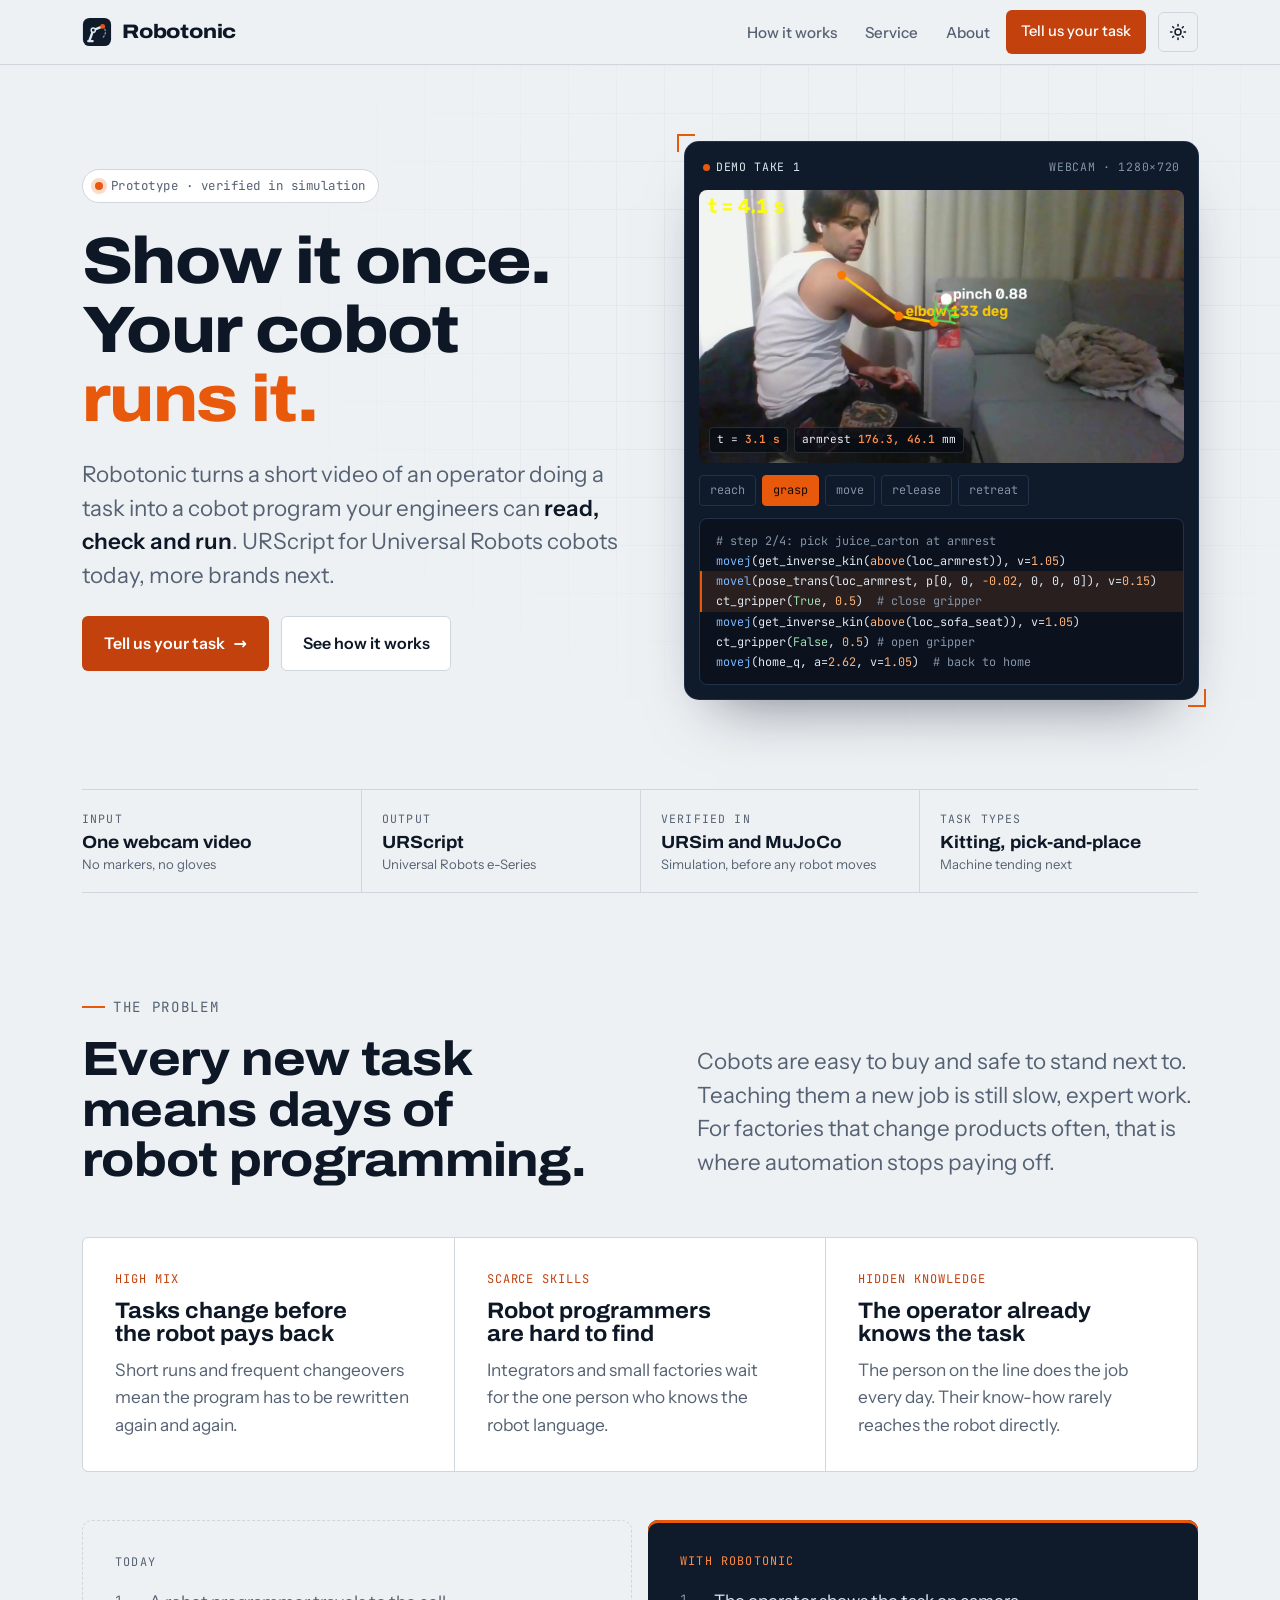
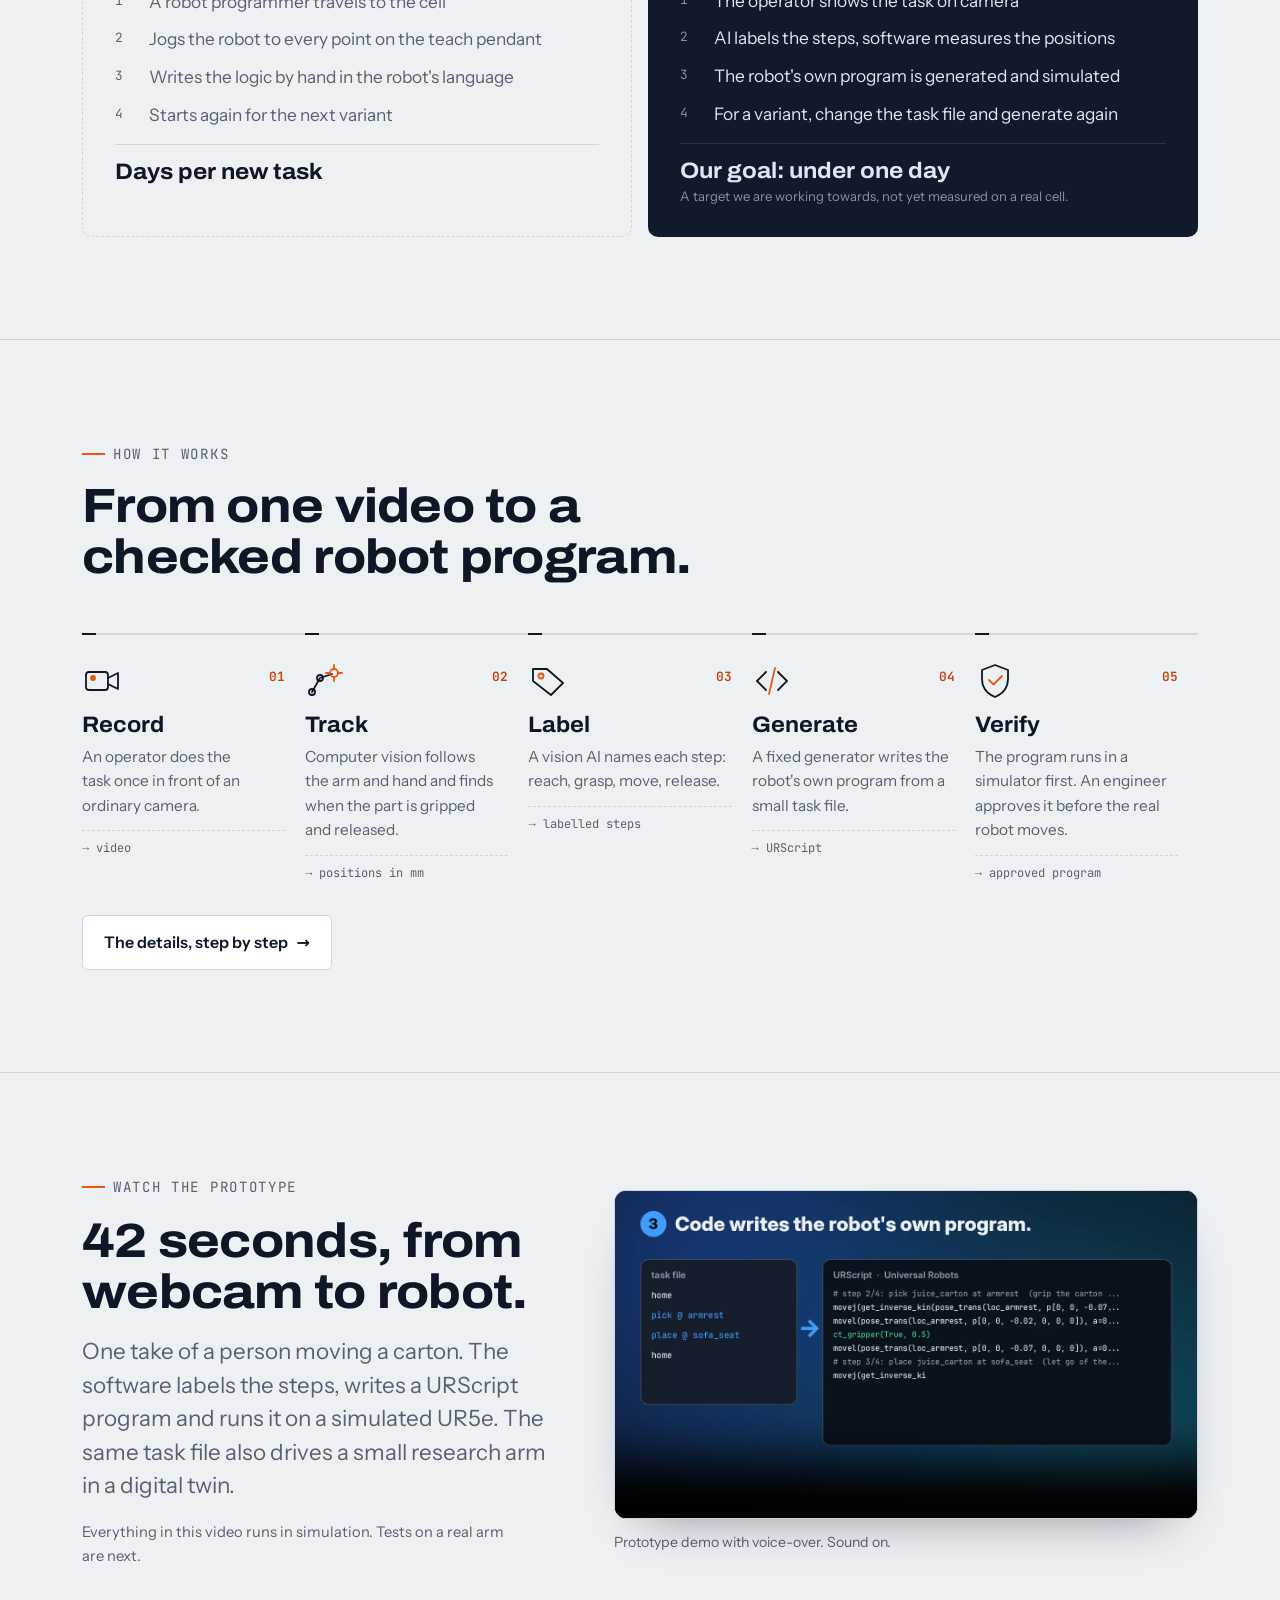
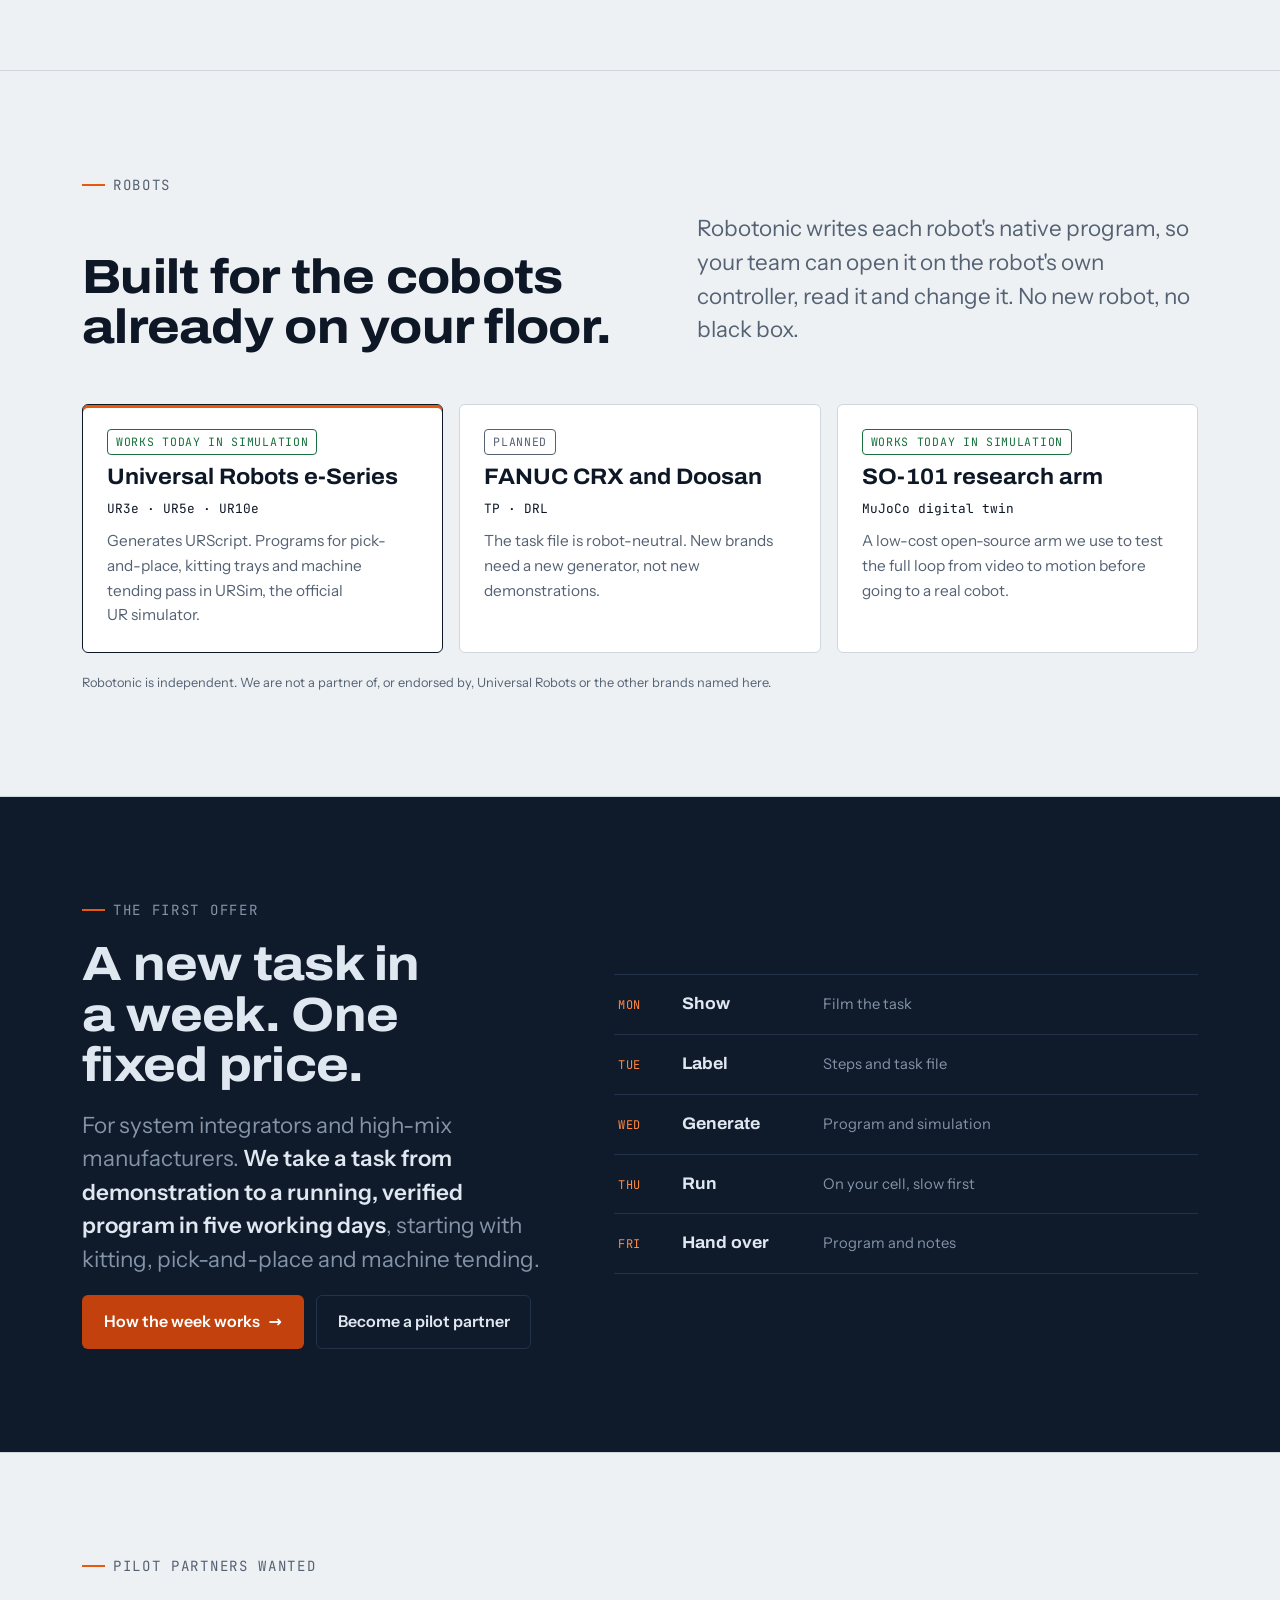
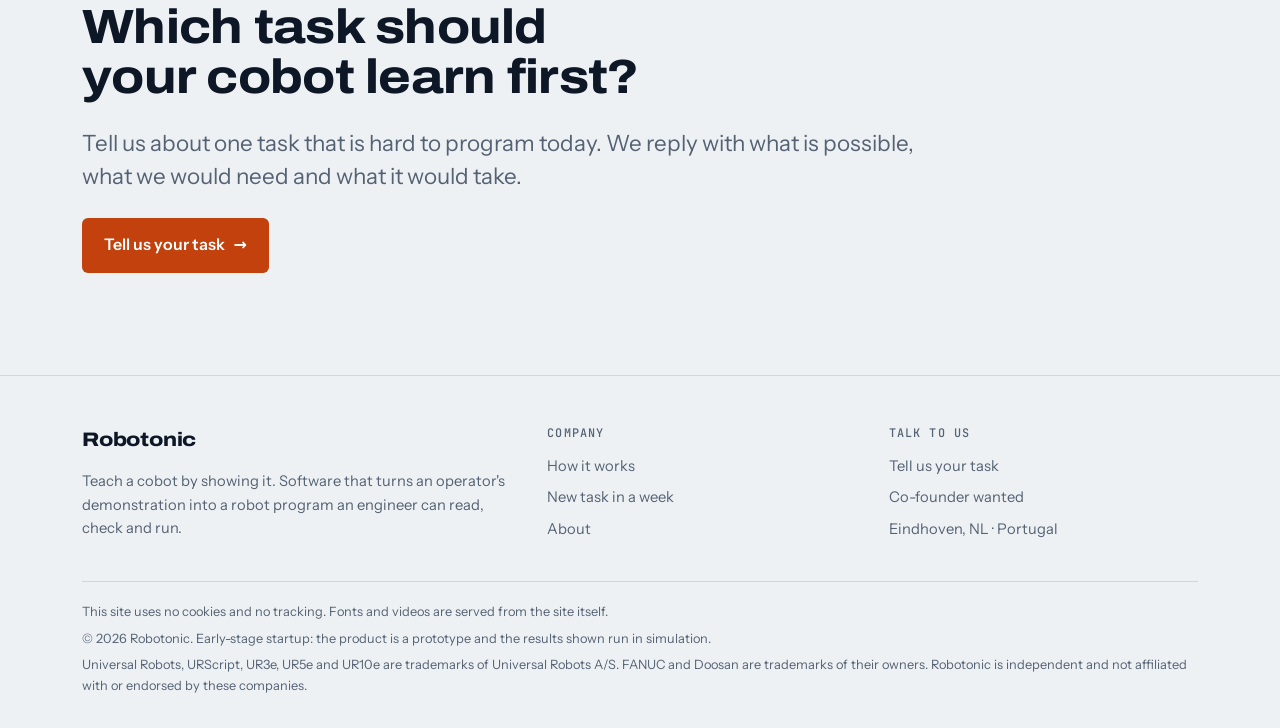
==== commit 55c3c91a: "Website design pass: layout, contrast, theme switch, local fonts - Section heads use the full width;" ====
--- a/website/index.html
+++ b/website/index.html
@@ -8,14 +8,17 @@
   <meta name="description" content="Robotonic turns a video of an operator doing a task into a verified cobot program. URScript for Universal Robots cobots today.">
   <meta property="og:title" content="Robotonic | Teach a cobot by showing it">
   <meta property="og:description" content="Robotonic turns a video of an operator doing a task into a verified cobot program. URScript for Universal Robots cobots today.">
+  <meta property="og:type" content="website">
+  <meta name="twitter:card" content="summary_large_image">
   <meta property="og:image" content="assets/img/poster-ad.jpg">
   <meta name="theme-color" content="#0f1a2a">
   
   <link rel="icon" href="assets/img/mark.svg" type="image/svg+xml">
-  <link rel="preconnect" href="https://fonts.googleapis.com">
-  <link rel="preconnect" href="https://fonts.gstatic.com" crossorigin>
-  <link rel="stylesheet" href="https://fonts.googleapis.com/css2?family=Archivo:wdth,wght@62..125,400..900&family=Instrument+Sans:wght@400..700&family=JetBrains+Mono:wght@400;500;600&display=swap">
+  <link rel="preload" href="assets/fonts/archivo-latin-standard-normal.woff2" as="font" type="font/woff2" crossorigin>
+  <link rel="preload" href="assets/fonts/instrument-sans-latin-wght-normal.woff2" as="font" type="font/woff2" crossorigin>
   <link rel="stylesheet" href="assets/style.css">
+  <script>try{var t=localStorage.getItem("theme");if(t==="light"||t==="dark")document.documentElement.setAttribute("data-theme",t)}catch(e){}</script>
+  <script type="application/ld+json">{"@context":"https://schema.org","@type":"Organization","name":"Robotonic","description":"Software that turns an operator's demonstration into a verified cobot program.","address":{"@type":"PostalAddress","addressLocality":"Eindhoven","addressCountry":"NL"}}</script>
 </head>
 <body>
   <a class="skip" href="#main">Skip to content</a>
@@ -32,7 +35,6 @@
         </svg>
         <span class="brand-name">Robotonic</span>
       </a>
-      <button class="nav-toggle" type="button" aria-expanded="false" aria-controls="nav-links">Menu</button>
       <nav aria-label="Main">
         <ul class="nav-links" id="nav-links">
           <li><a href="how-it-works.html">How it works</a></li>
@@ -41,6 +43,13 @@
           <li><a class="btn btn-signal" href="contact.html">Tell us your task</a></li>
         </ul>
       </nav>
+      <div class="nav-tools">
+        <button class="theme-toggle" type="button" id="theme-toggle" aria-label="Switch between light and dark theme">
+          <svg class="sun" viewBox="0 0 24 24" fill="none" stroke="currentColor" stroke-width="2" stroke-linecap="round" aria-hidden="true"><circle cx="12" cy="12" r="4"/><path d="M12 2v2M12 20v2M2 12h2M20 12h2M4.9 4.9l1.4 1.4M17.7 17.7l1.4 1.4M4.9 19.1l1.4-1.4M17.7 6.3l1.4-1.4"/></svg>
+          <svg class="moon" viewBox="0 0 24 24" fill="none" stroke="currentColor" stroke-width="2" stroke-linecap="round" stroke-linejoin="round" aria-hidden="true"><path d="M20 14.5A8 8 0 0 1 9.5 4a8 8 0 1 0 10.5 10.5z"/></svg>
+        </button>
+        <button class="nav-toggle" type="button" aria-expanded="false" aria-controls="nav-links">Menu</button>
+      </div>
     </div>
   </header>
 
@@ -71,7 +80,14 @@
       </div>
     </section>
 
-    <div class="wrap"><div class="ruler" aria-hidden="true"></div></div>
+    <div class="wrap">
+      <dl class="spec" aria-label="Prototype data sheet">
+        <div><dt>Input</dt><dd>One webcam video<small>No markers, no gloves</small></dd></div>
+        <div><dt>Output</dt><dd>URScript<small>Universal Robots e-Series</small></dd></div>
+        <div><dt>Verified in</dt><dd>URSim and MuJoCo<small>Simulation, before any robot moves</small></dd></div>
+        <div><dt>Task types</dt><dd>Kitting, pick-and-place<small>Machine tending next</small></dd></div>
+      </dl>
+    </div>
 
     <section class="section">
       <div class="wrap">
@@ -97,7 +113,28 @@
             <p>The person on the line does the job every day. Their know-how rarely reaches the robot directly.</p>
           </div>
         </div>
-        <p class="statement">Robotonic lets the person who knows the task <em>show it</em>, and turns that demonstration into a program the robot already understands.</p>
+<div class="compare">
+          <div class="old">
+            <span class="k">Today</span>
+            <ol>
+              <li>A robot programmer travels to the cell</li>
+              <li>Jogs the robot to every point on the teach pendant</li>
+              <li>Writes the logic by hand in the robot's language</li>
+              <li>Starts again for the next variant</li>
+            </ol>
+            <p class="total">Days per new task</p>
+          </div>
+          <div class="new">
+            <span class="k">With Robotonic</span>
+            <ol>
+              <li>The operator shows the task on camera</li>
+              <li>AI labels the steps, software measures the positions</li>
+              <li>The robot's own program is generated and simulated</li>
+              <li>For a variant, change the task file and generate again</li>
+            </ol>
+            <p class="total">Our goal: under one day<small>A target we are working towards, not yet measured on a real cell.</small></p>
+          </div>
+        </div>
       </div>
     </section>
 
@@ -108,11 +145,11 @@
           <h2>From one video to a checked robot program.</h2>
         </div>
         <ol class="pipeline">
-          <li><h3>Record</h3><p>An operator does the task once in front of an ordinary camera.</p><span class="out">→ video</span></li>
-          <li><h3>Track</h3><p>Computer vision follows the arm and hand and finds when the part is gripped and released.</p><span class="out">→ positions in mm</span></li>
-          <li><h3>Label</h3><p>A vision AI names each step: reach, grasp, move, release.</p><span class="out">→ labelled steps</span></li>
-          <li><h3>Generate</h3><p>A fixed generator writes the robot's own program from a small task file.</p><span class="out">→ URScript</span></li>
-          <li><h3>Verify</h3><p>The program runs in a simulator first. An engineer approves it before the real robot moves.</p><span class="out">→ approved program</span></li>
+          <li><svg class="ico" viewBox="0 0 40 40" fill="none" stroke="currentColor" stroke-width="1.8" stroke-linecap="round" stroke-linejoin="round" aria-hidden="true"><rect x="4" y="11" width="22" height="18" rx="3"/><path d="M26 17l10-5v16l-10-5"/><circle class="hot" cx="11" cy="17" r="2" fill="var(--signal)"/></svg><h3>Record</h3><p>An operator does the task once in front of an ordinary camera.</p><span class="out">→ video</span></li>
+          <li><svg class="ico" viewBox="0 0 40 40" fill="none" stroke="currentColor" stroke-width="1.8" stroke-linecap="round" stroke-linejoin="round" aria-hidden="true"><path d="M7 31l8-14 12-4"/><circle cx="7" cy="31" r="3"/><circle cx="15" cy="17" r="3"/><circle class="hot" cx="29" cy="12" r="4"/><path class="hot" d="M29 4v3M29 17v3M21 12h3M34 12h3"/></svg><h3>Track</h3><p>Computer vision follows the arm and hand and finds when the part is gripped and released.</p><span class="out">→ positions in mm</span></li>
+          <li><svg class="ico" viewBox="0 0 40 40" fill="none" stroke="currentColor" stroke-width="1.8" stroke-linecap="round" stroke-linejoin="round" aria-hidden="true"><path d="M5 8h14l16 14-12 12L5 20z"/><circle class="hot" cx="13" cy="15" r="2.5"/></svg><h3>Label</h3><p>A vision AI names each step: reach, grasp, move, release.</p><span class="out">→ labelled steps</span></li>
+          <li><svg class="ico" viewBox="0 0 40 40" fill="none" stroke="currentColor" stroke-width="1.8" stroke-linecap="round" stroke-linejoin="round" aria-hidden="true"><path d="M14 11L5 20l9 9M26 11l9 9-9 9"/><path class="hot" d="M23 7l-6 26"/></svg><h3>Generate</h3><p>A fixed generator writes the robot's own program from a small task file.</p><span class="out">→ URScript</span></li>
+          <li><svg class="ico" viewBox="0 0 40 40" fill="none" stroke="currentColor" stroke-width="1.8" stroke-linecap="round" stroke-linejoin="round" aria-hidden="true"><path d="M20 4l13 5v9c0 9-6 15-13 18C13 33 7 27 7 18V9z"/><path class="hot" d="M14 19l4.5 4.5L27 15"/></svg><h3>Verify</h3><p>The program runs in a simulator first. An engineer approves it before the real robot moves.</p><span class="out">→ approved program</span></li>
         </ol>
         <p style="margin-top:32px"><a class="btn btn-ghost" href="how-it-works.html">The details, step by step <span class="arrow" aria-hidden="true">→</span></a></p>
       </div>
@@ -128,7 +165,7 @@
         </div>
         <div>
           <div class="media-frame">
-            <video controls preload="metadata" playsinline poster="assets/img/poster-ad.jpg" width="1280" height="720">
+            <video controls preload="none" playsinline poster="assets/img/poster-ad.jpg" width="1280" height="720">
               <source src="assets/video/robotonic-ad.mp4" type="video/mp4">
             </video>
           </div>
@@ -227,6 +264,7 @@
         </div>
       </div>
       <div class="legal">
+        <span>This site uses no cookies and no tracking. Fonts and videos are served from the site itself.</span>
         <span>© <span data-year>2026</span> Robotonic. Early-stage startup: the product is a prototype and the results shown run in simulation.</span>
         <span>Universal Robots, URScript, UR3e, UR5e and UR10e are trademarks of Universal Robots A/S. FANUC and Doosan are trademarks of their owners. Robotonic is independent and not affiliated with or endorsed by these companies.</span>
       </div>
--- a/website/assets/style.css
+++ b/website/assets/style.css
@@ -1,3 +1,7 @@
+@font-face { font-family: "Archivo"; src: url("fonts/archivo-latin-standard-normal.woff2") format("woff2"); font-weight: 100 900; font-stretch: 62% 125%; font-style: normal; font-display: swap; }
+@font-face { font-family: "Instrument Sans"; src: url("fonts/instrument-sans-latin-wght-normal.woff2") format("woff2"); font-weight: 400 700; font-style: normal; font-display: swap; }
+@font-face { font-family: "JetBrains Mono"; src: url("fonts/jetbrains-mono-latin-wght-normal.woff2") format("woff2"); font-weight: 100 800; font-style: normal; font-display: swap; }
+
 /* Robotonic website
    Layout concept: a calibrated workbench. Cool steel paper, ink type, millimetre rulers on
    section edges, one safety-orange signal colour for the moments that matter (the pinch,
@@ -10,13 +14,14 @@
   --steel: #556273;
   --line: #cfd6de;
   --signal: #e8590c;
+  --signal-strong: #c2410c;
   --signal-ink: #ffffff;
   --trace: #1f6feb;
   --pendant: #0f1a2a;
   --pendant-ink: #dfe7f1;
   --pendant-dim: #8494a8;
   --pendant-line: #22324a;
-  --ok: #1f8a4c;
+  --ok: #17703d;
 
   --f-display: "Archivo", "Helvetica Neue", Arial, sans-serif;
   --f-body: "Instrument Sans", "Segoe UI", system-ui, sans-serif;
@@ -40,6 +45,7 @@
     --steel: #93a1b3;
     --line: #243246;
     --signal: #ff7a2e;
+    --signal-strong: #ff7a2e;
     --signal-ink: #140a03;
     --trace: #5aa2ff;
     --pendant: #070c13;
@@ -57,6 +63,7 @@
   --steel: #93a1b3;
   --line: #243246;
   --signal: #ff7a2e;
+  --signal-strong: #ff7a2e;
   --signal-ink: #140a03;
   --trace: #5aa2ff;
   --pendant: #070c13;
@@ -179,8 +186,8 @@
   transition: transform .15s ease, background-color .15s ease, border-color .15s ease;
 }
 .btn:hover { transform: translateY(-1px); }
-.btn-signal { background: var(--signal); color: var(--signal-ink); }
-.btn-signal:hover { background: color-mix(in srgb, var(--signal) 88%, var(--ink)); }
+.btn-signal { background: var(--signal-strong); color: var(--signal-ink); }
+.btn-signal:hover { background: color-mix(in srgb, var(--signal-strong) 86%, var(--ink)); }
 .btn-ghost { border-color: var(--line); color: var(--ink); background: var(--panel); }
 .btn-ghost:hover { border-color: var(--steel); }
 .btn .arrow { transition: transform .15s ease; }
@@ -271,7 +278,7 @@
 .cols-3 { display: grid; gap: 1px; grid-template-columns: repeat(3, minmax(0, 1fr)); background: var(--line); border: 1px solid var(--line); border-radius: var(--radius); overflow: hidden; }
 @media (max-width: 820px) { .cols-3 { grid-template-columns: minmax(0, 1fr); } }
 .cell { background: var(--panel); padding: clamp(20px, 3vw, 32px); display: grid; gap: 10px; align-content: start; min-width: 0; }
-.cell .tag { font-family: var(--f-mono); font-size: 0.75rem; color: var(--signal); letter-spacing: .08em; text-transform: uppercase; }
+.cell .tag { font-family: var(--f-mono); font-size: 0.75rem; color: var(--signal-strong); letter-spacing: .08em; text-transform: uppercase; }
 .cell p { color: var(--steel); }
 
 .statement {
@@ -287,7 +294,7 @@
 .pipeline li { position: relative; padding: 24px 20px 0 0; display: grid; gap: 8px; align-content: start; counter-increment: step; min-width: 0; }
 .pipeline li::before {
   content: counter(step, decimal-leading-zero);
-  font-family: var(--f-mono); font-size: 0.8rem; color: var(--signal); font-weight: 600;
+  font-family: var(--f-mono); font-size: 0.8rem; color: var(--signal-strong); font-weight: 600;
 }
 .pipeline li::after {
   content: ""; position: absolute; top: 0; left: 0; right: 0; height: 2px;
@@ -367,7 +374,7 @@
 .faq details { border-bottom: 1px solid var(--line); padding: 4px 0; }
 .faq summary { cursor: pointer; list-style: none; padding: 16px 32px 16px 0; font-weight: 600; position: relative; }
 .faq summary::-webkit-details-marker { display: none; }
-.faq summary::after { content: "+"; position: absolute; right: 4px; top: 12px; font-family: var(--f-mono); font-size: 1.3rem; color: var(--signal); }
+.faq summary::after { content: "+"; position: absolute; right: 4px; top: 12px; font-family: var(--f-mono); font-size: 1.3rem; color: var(--signal-strong); }
 .faq details[open] summary::after { content: "–"; }
 .faq details p { padding: 0 0 18px; color: var(--steel); max-width: 44em; }
 
@@ -411,7 +418,7 @@
 .markets { display: grid; grid-template-columns: repeat(3, minmax(0, 1fr)); gap: 16px; }
 @media (max-width: 820px) { .markets { grid-template-columns: minmax(0, 1fr); } }
 .market { border-top: 2px solid var(--ink); padding-top: 16px; display: grid; gap: 8px; align-content: start; }
-.market .code-cc { font-family: var(--f-mono); font-size: 0.8rem; color: var(--signal); letter-spacing: .1em; }
+.market .code-cc { font-family: var(--f-mono); font-size: 0.8rem; color: var(--signal-strong); letter-spacing: .1em; }
 .market p { color: var(--steel); font-size: 0.96rem; }
 
 .roadmap { list-style: none; margin: 0; padding: 0; display: grid; grid-template-columns: repeat(3, minmax(0, 1fr)); gap: 16px; }
@@ -456,3 +463,116 @@
 .split .week { grid-template-columns: minmax(0, 1fr); gap: 0; margin-top: 0; }
 .split .day { grid-template-columns: 52px minmax(0, 7.5em) minmax(0, 1fr); align-items: baseline; gap: 12px; border-radius: 0; border-width: 0 0 1px; padding: 16px 4px; }
 .split .day:first-child { border-top-width: 1px; }
+
+
+/* ================= v2: design pass ================= */
+html { scroll-padding-top: 84px; }
+body { -webkit-font-smoothing: antialiased; text-rendering: optimizeLegibility; -webkit-tap-highlight-color: transparent; }
+::selection { background: var(--signal); color: var(--signal-ink); }
+.btn { min-height: 46px; }
+.nav-links .btn { min-height: 40px; }
+
+/* header tools */
+.nav { gap: 12px; }
+.nav nav { margin-left: auto; }
+.nav-tools { display: flex; align-items: center; gap: 8px; }
+.theme-toggle {
+  width: 40px; height: 40px; display: inline-grid; place-items: center; cursor: pointer;
+  background: none; border: 1px solid var(--line); border-radius: var(--radius); color: var(--ink);
+}
+.theme-toggle:hover { border-color: var(--steel); }
+.theme-toggle svg { width: 18px; height: 18px; }
+.theme-toggle .moon { display: none; }
+@media (prefers-color-scheme: dark) { :root:not([data-theme="light"]) .theme-toggle .sun { display: none; } :root:not([data-theme="light"]) .theme-toggle .moon { display: block; } }
+:root[data-theme="dark"] .theme-toggle .sun { display: none; }
+:root[data-theme="dark"] .theme-toggle .moon { display: block; }
+.nav-toggle { min-height: 40px; }
+@media (max-width: 860px) { .nav nav { margin-left: 0; } .nav-tools { margin-left: auto; } }
+
+/* section heads use the full width on desktop: title left, lead right */
+@media (min-width: 960px) {
+  .section-head:has(> .lead) { max-width: none; grid-template-columns: minmax(0, 1.1fr) minmax(0, 1fr); column-gap: 64px; align-items: end; }
+  .section-head:has(> .lead) > .eyebrow { grid-column: 1 / -1; }
+  .section-head:has(> .lead) > .lead { padding-bottom: 6px; }
+}
+
+/* hero: blueprint grid behind, fading out */
+.hero { position: relative; isolation: isolate; }
+.hero::before {
+  content: ""; position: absolute; inset: 0; z-index: -1; pointer-events: none;
+  background-image: linear-gradient(var(--line) 1px, transparent 1px), linear-gradient(90deg, var(--line) 1px, transparent 1px);
+  background-size: 48px 48px; background-position: center top;
+  -webkit-mask-image: radial-gradient(ellipse 75% 85% at 70% 35%, #000 0%, transparent 72%);
+  mask-image: radial-gradient(ellipse 75% 85% at 70% 35%, #000 0%, transparent 72%);
+  opacity: .55;
+}
+.hero h1 { letter-spacing: -0.025em; }
+.pendant { position: relative; }
+.pendant::before, .pendant::after {
+  content: ""; position: absolute; width: 18px; height: 18px; border: 2px solid var(--signal); pointer-events: none;
+}
+.pendant::before { top: -8px; left: -8px; border-right: 0; border-bottom: 0; }
+.pendant::after { bottom: -8px; right: -8px; border-left: 0; border-top: 0; }
+@media (max-width: 480px) { .pendant::before { left: -4px; top: -4px; } .pendant::after { right: -4px; bottom: -4px; } }
+
+/* spec strip: the prototype's data sheet */
+.spec { display: grid; grid-template-columns: repeat(4, minmax(0, 1fr)); border-block: 1px solid var(--line); margin: 0; }
+.spec > div { padding: 20px 20px 20px 0; display: grid; gap: 4px; align-content: start; min-width: 0; }
+.spec > div + div { padding-left: 20px; border-left: 1px solid var(--line); }
+.spec dt { font-family: var(--f-mono); font-size: 0.72rem; letter-spacing: .1em; text-transform: uppercase; color: var(--steel); }
+.spec dd { margin: 0; font-family: var(--f-display); font-stretch: 108%; font-weight: 700; font-size: 1.1rem; line-height: 1.25; }
+.spec dd small { display: block; font-family: var(--f-body); font-weight: 400; font-size: 0.82rem; color: var(--steel); margin-top: 2px; }
+@media (max-width: 860px) {
+  .spec { grid-template-columns: repeat(2, minmax(0, 1fr)); }
+  .spec > div { padding: 16px 12px 16px 0; }
+  .spec > div + div { padding-left: 0; border-left: 0; }
+  .spec > div:nth-child(even) { padding-left: 16px; border-left: 1px solid var(--line); }
+  .spec > div:nth-child(n+3) { border-top: 1px solid var(--line); }
+}
+
+/* before / after */
+.compare { display: grid; grid-template-columns: repeat(2, minmax(0, 1fr)); gap: 16px; margin-top: clamp(32px, 4vw, 48px); }
+@media (max-width: 760px) { .compare { grid-template-columns: minmax(0, 1fr); } }
+.compare > div { border-radius: 10px; padding: clamp(20px, 3vw, 32px); display: grid; gap: 16px; align-content: start; min-width: 0; }
+.compare .old { border: 1px dashed var(--line); }
+.compare .new { background: var(--pendant); color: var(--pendant-ink); box-shadow: inset 0 3px 0 var(--signal); }
+.compare .k { font-family: var(--f-mono); font-size: 0.74rem; letter-spacing: .1em; text-transform: uppercase; color: var(--steel); }
+.compare .new .k { color: #ff8a45; }
+.compare ol { margin: 0; padding: 0; list-style: none; display: grid; gap: 10px; counter-reset: c; }
+.compare li { display: grid; grid-template-columns: 26px minmax(0, 1fr); gap: 8px; counter-increment: c; }
+.compare li::before { content: counter(c); font-family: var(--f-mono); font-size: 0.8rem; color: var(--steel); padding-top: 3px; }
+.compare .new li::before { color: var(--pendant-dim); }
+.compare .old li { color: var(--steel); }
+.compare .total { border-top: 1px solid var(--line); padding-top: 14px; font-family: var(--f-display); font-stretch: 108%; font-weight: 700; font-size: var(--step-1); line-height: 1.2; }
+.compare .new .total { border-color: var(--pendant-line); }
+.compare .total small { display: block; font-family: var(--f-body); font-weight: 400; font-size: 0.82rem; color: var(--steel); margin-top: 4px; }
+.compare .new .total small { color: var(--pendant-dim); }
+
+/* pipeline icons */
+.pipeline .ico { width: 40px; height: 40px; color: var(--ink); margin-bottom: 4px; }
+.pipeline .ico .hot { stroke: var(--signal); }
+.pipeline li { padding-top: 28px; }
+.pipeline li::before { position: absolute; top: 34px; right: 20px; }
+@media (max-width: 980px) { .pipeline li { padding-top: 0; } .pipeline li::before { top: 4px; right: 0; } }
+
+/* quiet interaction feedback */
+.robot, .roadmap li, .day { transition: border-color .2s ease, transform .2s ease; }
+.robot:hover, .roadmap li:hover { border-color: var(--steel); transform: translateY(-2px); }
+.robot.primary:hover, .roadmap li.now:hover { border-color: var(--ink); }
+.faq summary:hover { color: var(--signal-strong); }
+.footer-grid a, .nav-links a { transition: color .15s ease; }
+@media (prefers-reduced-motion: reduce) { .robot, .roadmap li, .day { transition: none; } .robot:hover, .roadmap li:hover { transform: none; } }
+
+/* media: play affordance is native; frame gets a caption bar */
+.media-frame { position: relative; }
+
+/* forms */
+.field label .req { color: var(--signal-strong); }
+input:user-invalid, textarea:user-invalid { border-color: var(--signal-strong); box-shadow: 0 0 0 1px var(--signal-strong); }
+input::placeholder, textarea::placeholder { color: color-mix(in srgb, var(--steel) 75%, transparent); }
+
+/* 404 */
+.notfound { padding-block: clamp(72px, 14vw, 160px); }
+.notfound .wrap { display: grid; gap: 20px; justify-items: start; }
+.notfound .code404 { font-family: var(--f-mono); color: var(--signal-strong); letter-spacing: .1em; }
+.hero h1 { font-size: clamp(2.6rem, 1.5rem + 3.3vw, 4.1rem); }
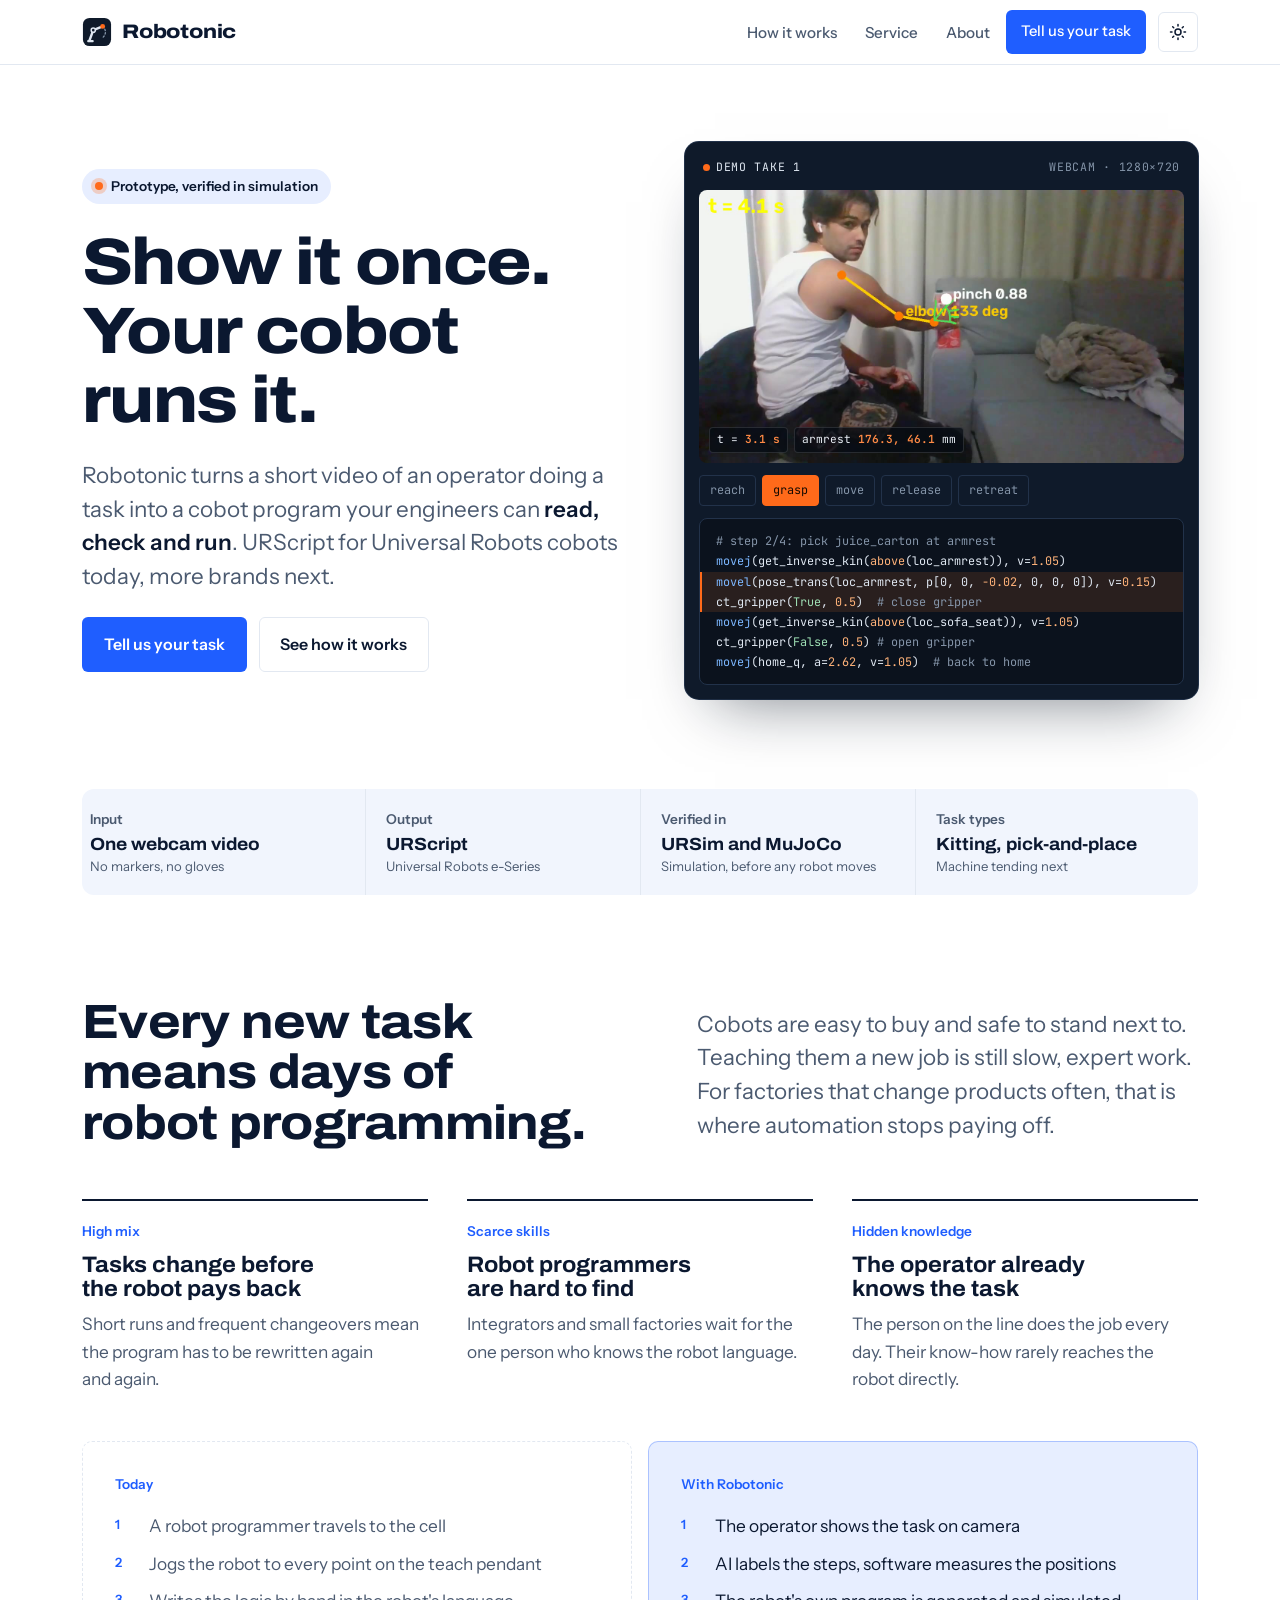
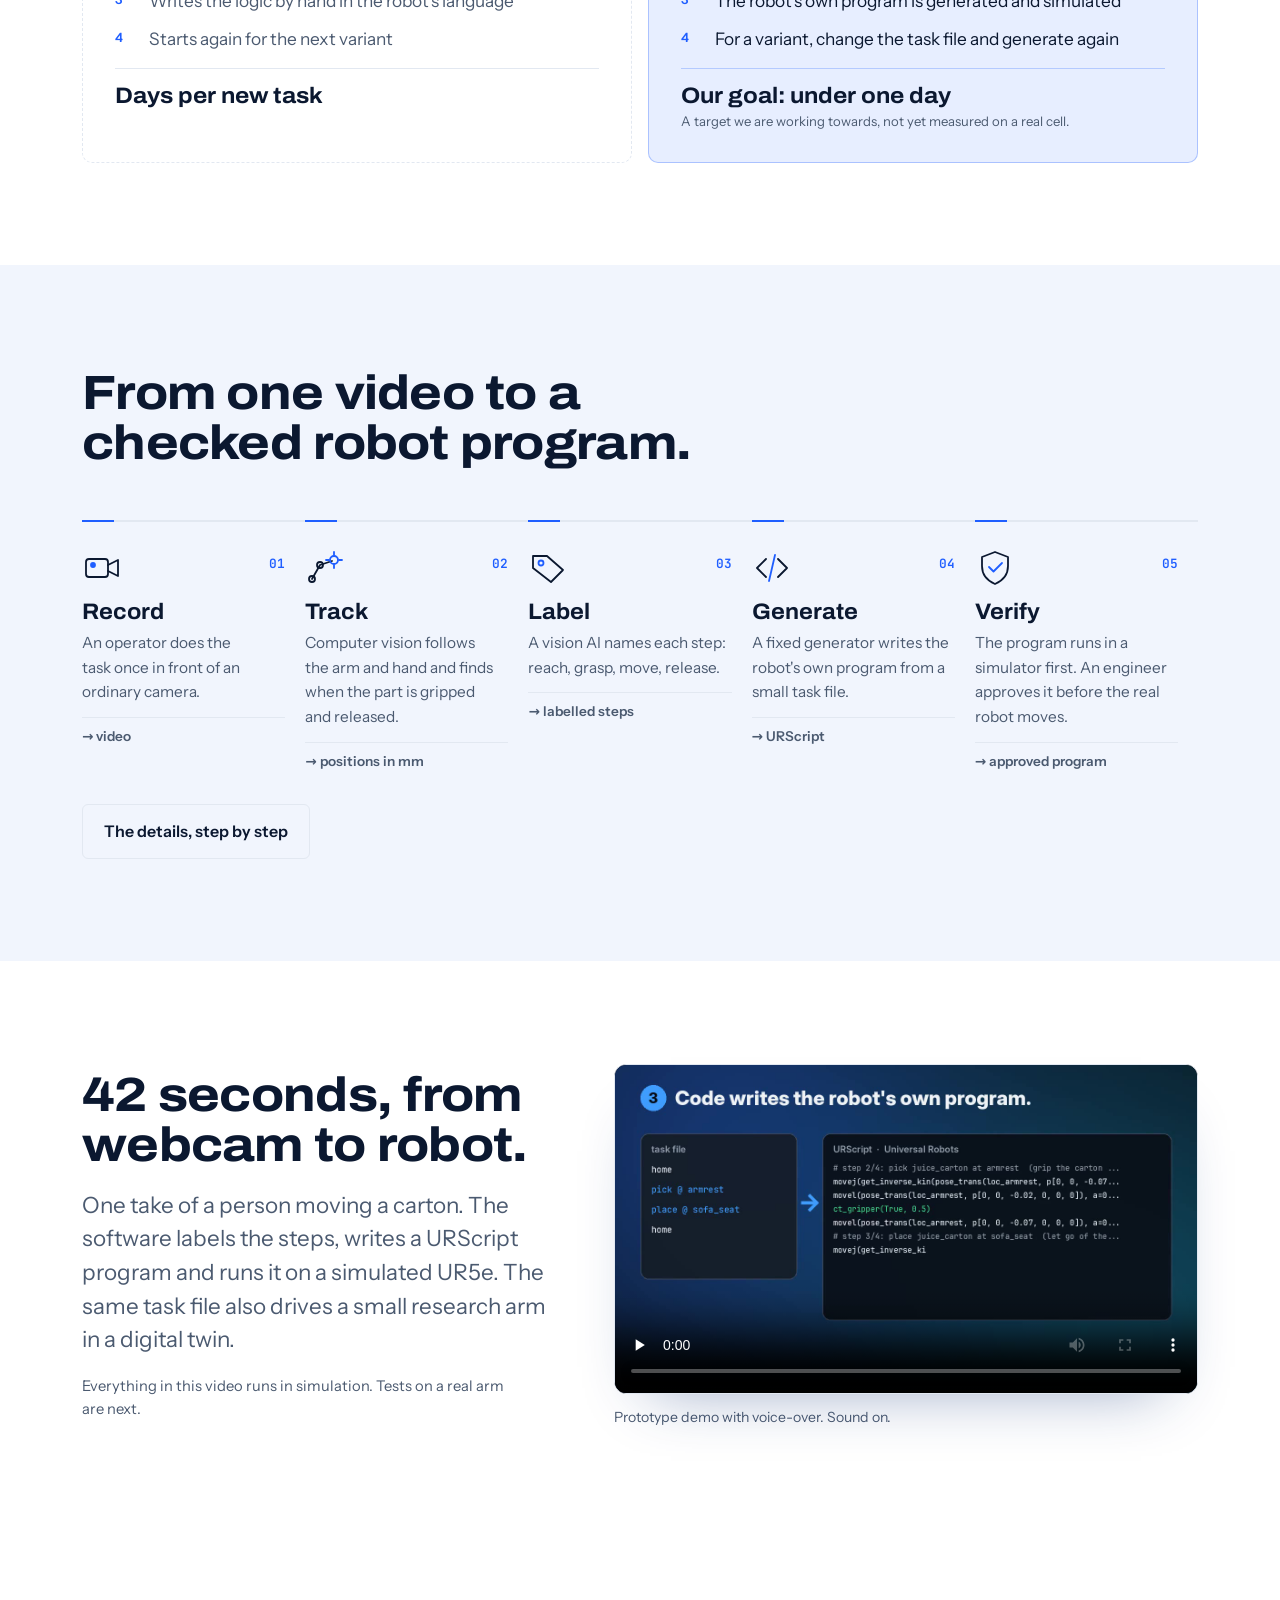
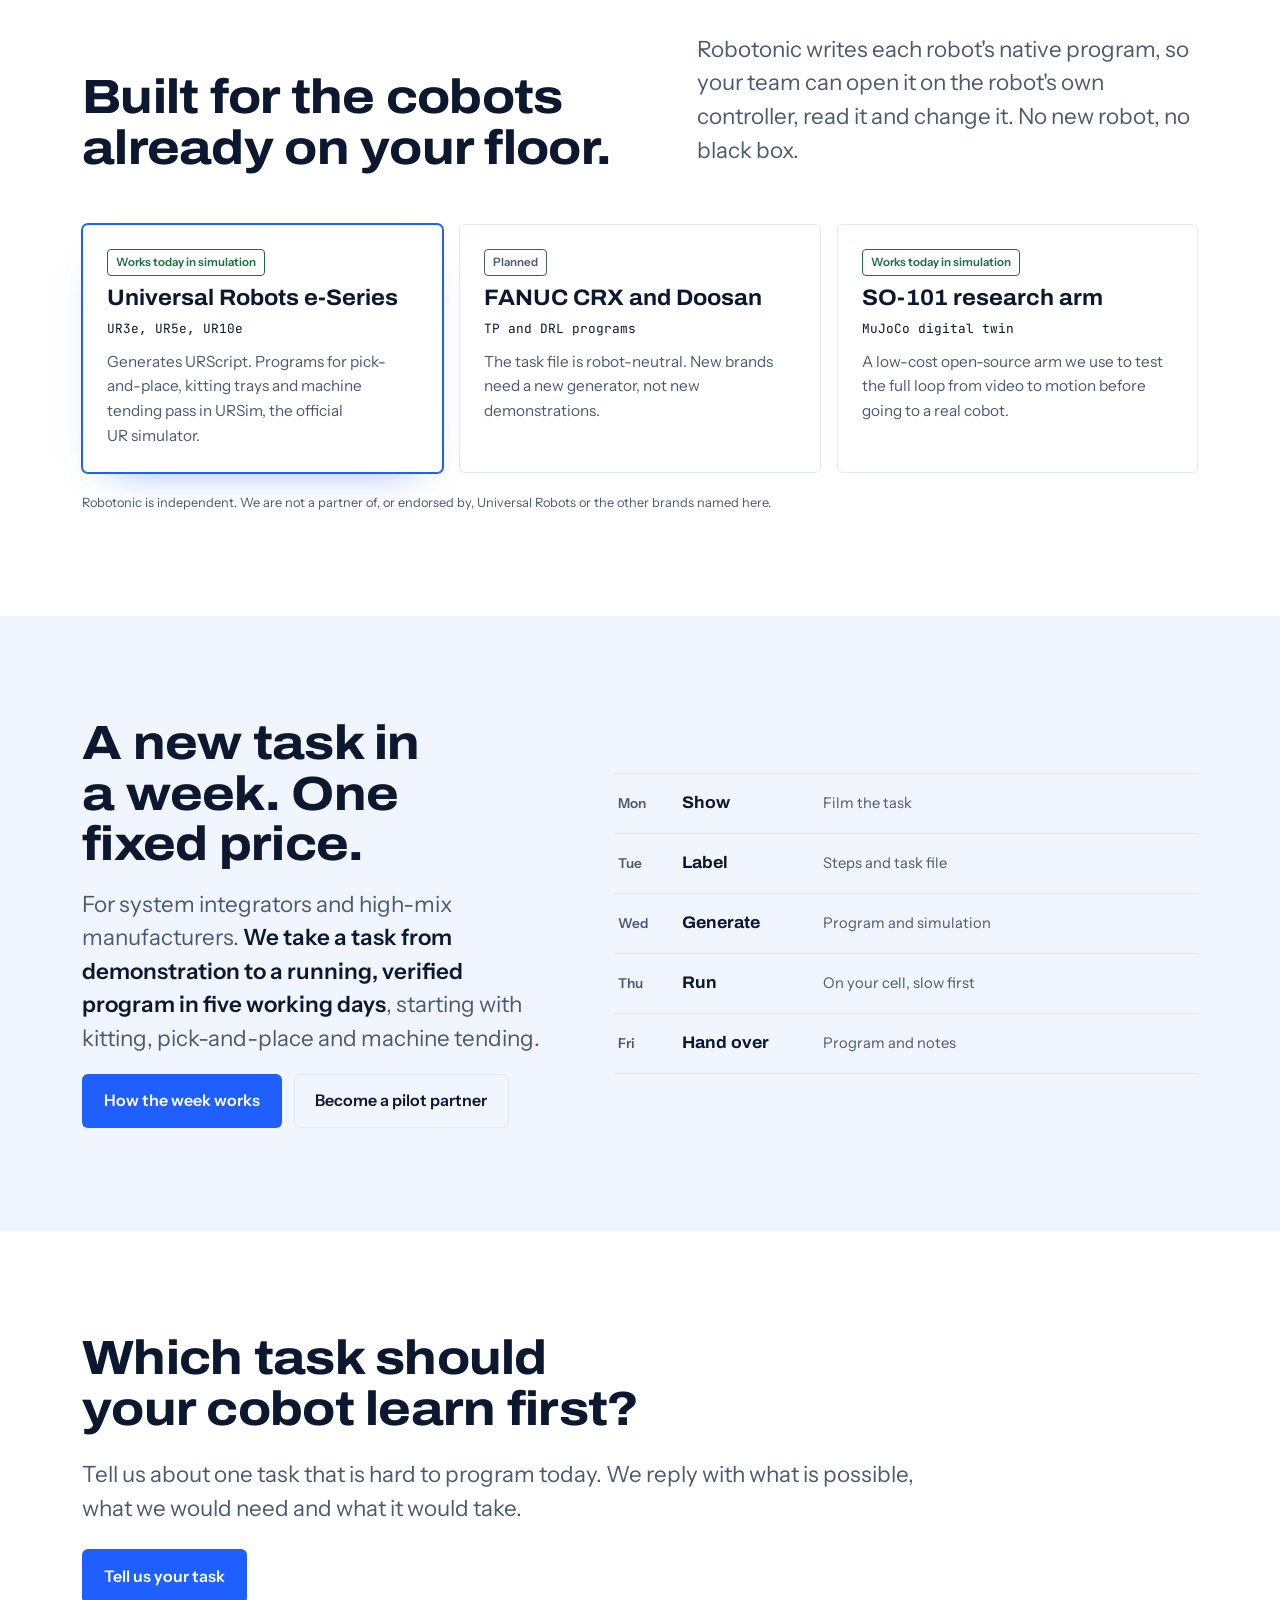
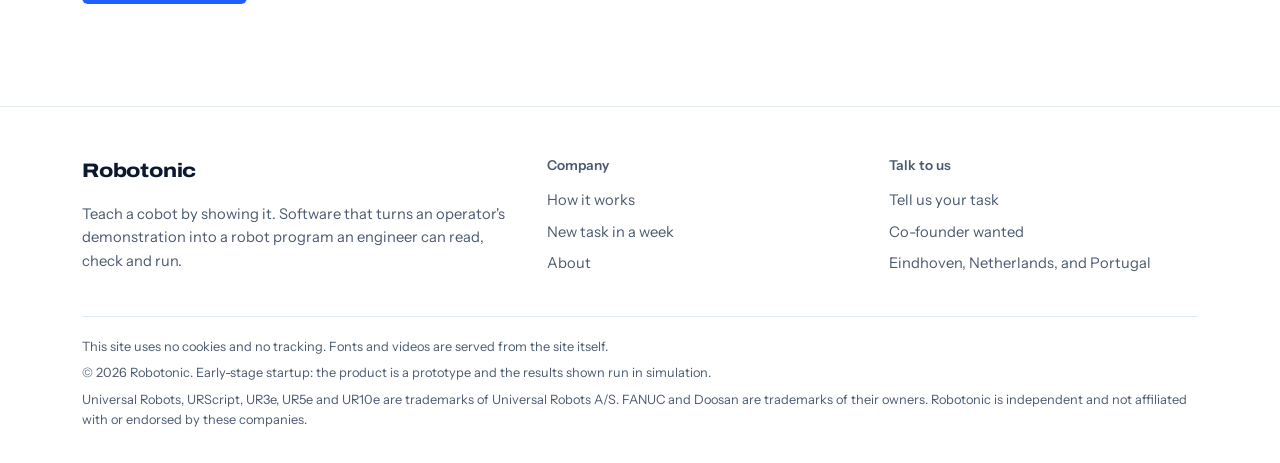
==== commit be50bf38: "Website: cleaner, brighter design; add design and animation skills - Add skills: frontend-design (an" ====
--- a/website/index.html
+++ b/website/index.html
@@ -11,7 +11,7 @@
   <meta property="og:type" content="website">
   <meta name="twitter:card" content="summary_large_image">
   <meta property="og:image" content="assets/img/poster-ad.jpg">
-  <meta name="theme-color" content="#0f1a2a">
+  <meta name="theme-color" content="#ffffff">
   
   <link rel="icon" href="assets/img/mark.svg" type="image/svg+xml">
   <link rel="preload" href="assets/fonts/archivo-latin-standard-normal.woff2" as="font" type="font/woff2" crossorigin>
@@ -57,11 +57,11 @@
     <section class="hero">
       <div class="wrap hero-grid">
         <div class="hero-copy">
-          <span class="status-pill"><span class="dot"></span>Prototype · verified in simulation</span>
-          <h1>Show it once.<br>Your cobot <span class="sig">runs it.</span></h1>
+          <span class="status-pill"><span class="dot"></span>Prototype, verified in simulation</span>
+          <h1>Show it once.<br>Your cobot runs it.</h1>
           <p class="lead">Robotonic turns a short video of an operator doing a task into a cobot program your engineers can <strong>read, check and run</strong>. URScript for Universal Robots cobots today, more brands next.</p>
           <div class="hero-actions">
-            <a class="btn btn-signal" href="contact.html">Tell us your task <span class="arrow" aria-hidden="true">→</span></a>
+            <a class="btn btn-signal" href="contact.html">Tell us your task</a>
             <a class="btn btn-ghost" href="how-it-works.html">See how it works</a>
           </div>
         </div>
@@ -92,7 +92,6 @@
     <section class="section">
       <div class="wrap">
         <div class="section-head">
-          <span class="eyebrow">The problem</span>
           <h2>Every new task means days of robot programming.</h2>
           <p class="lead">Cobots are easy to buy and safe to stand next to. Teaching them a new job is still slow, expert work. For factories that change products often, that is where automation stops paying off.</p>
         </div>
@@ -138,10 +137,9 @@
       </div>
     </section>
 
-    <section class="section">
+    <section class="section section-alt">
       <div class="wrap">
         <div class="section-head">
-          <span class="eyebrow">How it works</span>
           <h2>From one video to a checked robot program.</h2>
         </div>
         <ol class="pipeline">
@@ -151,14 +149,13 @@
           <li><svg class="ico" viewBox="0 0 40 40" fill="none" stroke="currentColor" stroke-width="1.8" stroke-linecap="round" stroke-linejoin="round" aria-hidden="true"><path d="M14 11L5 20l9 9M26 11l9 9-9 9"/><path class="hot" d="M23 7l-6 26"/></svg><h3>Generate</h3><p>A fixed generator writes the robot's own program from a small task file.</p><span class="out">→ URScript</span></li>
           <li><svg class="ico" viewBox="0 0 40 40" fill="none" stroke="currentColor" stroke-width="1.8" stroke-linecap="round" stroke-linejoin="round" aria-hidden="true"><path d="M20 4l13 5v9c0 9-6 15-13 18C13 33 7 27 7 18V9z"/><path class="hot" d="M14 19l4.5 4.5L27 15"/></svg><h3>Verify</h3><p>The program runs in a simulator first. An engineer approves it before the real robot moves.</p><span class="out">→ approved program</span></li>
         </ol>
-        <p style="margin-top:32px"><a class="btn btn-ghost" href="how-it-works.html">The details, step by step <span class="arrow" aria-hidden="true">→</span></a></p>
+        <p style="margin-top:32px"><a class="btn btn-ghost" href="how-it-works.html">The details, step by step</a></p>
       </div>
     </section>
 
     <section class="section">
       <div class="wrap split">
         <div class="stack">
-          <span class="eyebrow">Watch the prototype</span>
           <h2>42 seconds, from webcam to robot.</h2>
           <p class="lead">One take of a person moving a carton. The software labels the steps, writes a URScript program and runs it on a simulated UR5e. The same task file also drives a small research arm in a digital twin.</p>
           <p class="muted" style="font-size:.92rem">Everything in this video runs in simulation. Tests on a real arm are next.</p>
@@ -177,7 +174,6 @@
     <section class="section">
       <div class="wrap">
         <div class="section-head">
-          <span class="eyebrow">Robots</span>
           <h2>Built for the cobots already on your floor.</h2>
           <p class="lead">Robotonic writes each robot's native program, so your team can open it on the robot's own controller, read it and change it. No new robot, no black box.</p>
         </div>
@@ -185,13 +181,13 @@
           <div class="robot primary">
             <span class="state ok">Works today in simulation</span>
             <h3>Universal Robots e-Series</h3>
-            <p class="models">UR3e · UR5e · UR10e</p>
+            <p class="models">UR3e, UR5e, UR10e</p>
             <p>Generates URScript. Programs for pick-and-place, kitting trays and machine tending pass in URSim, the official UR simulator.</p>
           </div>
           <div class="robot">
             <span class="state next">Planned</span>
             <h3>FANUC CRX and Doosan</h3>
-            <p class="models">TP · DRL</p>
+            <p class="models">TP and DRL programs</p>
             <p>The task file is robot-neutral. New brands need a new generator, not new demonstrations.</p>
           </div>
           <div class="robot">
@@ -209,11 +205,10 @@
       <div class="wrap">
         <div class="split">
           <div class="stack">
-            <span class="eyebrow">The first offer</span>
             <h2>A new task in a week. One fixed price.</h2>
             <p class="lead">For system integrators and high-mix manufacturers. <strong>We take a task from demonstration to a running, verified program in five working days</strong>, starting with kitting, pick-and-place and machine tending.</p>
             <div class="hero-actions">
-              <a class="btn btn-signal" href="service.html">How the week works <span class="arrow" aria-hidden="true">→</span></a>
+              <a class="btn btn-signal" href="service.html">How the week works</a>
               <a class="btn btn-ghost" href="contact.html">Become a pilot partner</a>
             </div>
           </div>
@@ -230,10 +225,9 @@
 
     <section class="section">
       <div class="wrap cta">
-        <span class="eyebrow">Pilot partners wanted</span>
         <h2>Which task should your cobot learn first?</h2>
         <p class="lead">Tell us about one task that is hard to program today. We reply with what is possible, what we would need and what it would take.</p>
-        <a class="btn btn-signal" href="contact.html">Tell us your task <span class="arrow" aria-hidden="true">→</span></a>
+        <a class="btn btn-signal" href="contact.html">Tell us your task</a>
       </div>
     </section>
 
@@ -259,7 +253,7 @@
           <ul>
             <li><a href="contact.html">Tell us your task</a></li>
             <li><a href="about.html#cofounder">Co-founder wanted</a></li>
-            <li><span class="muted">Eindhoven, NL · Portugal</span></li>
+            <li><span class="muted">Eindhoven, Netherlands, and Portugal</span></li>
           </ul>
         </div>
       </div>
--- a/website/assets/style.css
+++ b/website/assets/style.css
@@ -576,3 +576,135 @@
 .notfound .wrap { display: grid; gap: 20px; justify-items: start; }
 .notfound .code404 { font-family: var(--f-mono); color: var(--signal-strong); letter-spacing: .1em; }
 .hero h1 { font-size: clamp(2.6rem, 1.5rem + 3.3vw, 4.1rem); }
+
+
+/* ================= v3: cleaner and brighter =================
+   Guided by the frontend-design and animate skills (.claude/skills).
+   Bright white page, one vivid cobalt for actions, orange kept only for the
+   "pinch" signal inside the demo. No eyebrows, no mono labels outside code,
+   no boxes around plain text. One orchestrated motion moment: the hero load. */
+:root {
+  --paper: #ffffff;
+  --panel: #ffffff;
+  --tint: #f1f5fd;
+  --ink: #0b1830;
+  --steel: #4b5a70;
+  --line: #e2e8f1;
+  --brand: #1f5eff;
+  --brand-hover: #1648d6;
+  --brand-ink: #ffffff;
+  --brand-soft: #e7eeff;
+  --signal: #ff6a1a;
+  --signal-strong: #1f5eff;
+  --ease-out: cubic-bezier(0.23, 1, 0.32, 1);
+}
+@media (prefers-color-scheme: dark) {
+  :root:not([data-theme="light"]) {
+    --paper: #0a1220; --panel: #101a2b; --tint: #0d1727; --ink: #eaf0f8; --steel: #9aa8bc; --line: #1f2c40;
+    --brand: #6f9dff; --brand-hover: #94b6ff; --brand-ink: #071022; --brand-soft: #14244a;
+    --signal: #ff8a3d; --signal-strong: #6f9dff;
+  }
+}
+:root[data-theme="dark"] {
+  --paper: #0a1220; --panel: #101a2b; --tint: #0d1727; --ink: #eaf0f8; --steel: #9aa8bc; --line: #1f2c40;
+  --brand: #6f9dff; --brand-hover: #94b6ff; --brand-ink: #071022; --brand-soft: #14244a;
+  --signal: #ff8a3d; --signal-strong: #6f9dff;
+}
+body::before { background: var(--paper); }
+:focus-visible { outline-color: var(--brand); }
+::selection { background: var(--brand); color: var(--brand-ink); }
+
+/* actions */
+.btn { transition: transform 140ms var(--ease-out), background-color 160ms ease, border-color 160ms ease; }
+.btn:hover { transform: none; }
+.btn:active { transform: scale(0.97); }
+.btn-signal { background: var(--brand); color: var(--brand-ink); }
+.btn-signal:hover { background: var(--brand-hover); }
+.nav-links .btn, .nav-links .btn:hover { color: var(--brand-ink); }
+.btn-ghost { background: transparent; border-color: var(--line); }
+@media (hover: hover) and (pointer: fine) { .btn-ghost:hover { border-color: var(--ink); } }
+.nav-links a[aria-current="page"] { box-shadow: inset 0 -2px 0 var(--brand); }
+@media (max-width: 860px) { .nav-links a[aria-current="page"] { box-shadow: inset 3px 0 0 var(--brand); } }
+.site-header { background: color-mix(in srgb, var(--paper) 90%, transparent); }
+
+/* quieter structure */
+.section + .section { border-top: 0; }
+.section-alt { background: var(--tint); }
+.hero::before, .pendant::before, .pendant::after { display: none; }
+.ruler { display: none; }
+.status-pill, .cell .tag, .spec dt, .market .code-cc, .roadmap .when, .day .d, th, .codebox-label,
+.pipeline .out, .robot .state, td .state, .footer-grid h4, .compare .k, .facts dt, .notfound .code404 {
+  font-family: var(--f-body); text-transform: none; letter-spacing: 0; font-weight: 600;
+}
+.status-pill { font-size: 0.85rem; background: var(--brand-soft); border-color: transparent; color: var(--ink); }
+.status-pill .dot { background: var(--signal); box-shadow: 0 0 0 4px color-mix(in srgb, var(--signal) 25%, transparent); }
+.cell .tag, .market .code-cc, .compare .k { color: var(--brand); font-size: 0.85rem; }
+.spec dt, .roadmap .when, .facts dt, .footer-grid h4, th { color: var(--steel); font-size: 0.85rem; }
+.day .d { color: var(--brand); font-size: 0.85rem; }
+.codebox-label { font-size: 0.85rem; }
+.pipeline .out { font-size: 0.85rem; border-top-style: solid; }
+.notfound .code404 { color: var(--brand); }
+
+/* columns of plain text lose their boxes */
+.cols-3 { background: none; border: 0; border-radius: 0; gap: clamp(24px, 3vw, 40px); overflow: visible; }
+.cell { background: none; padding: 20px 0 0; border-top: 2px solid var(--ink); }
+.spec { border-block: 0; background: var(--tint); border-radius: 12px; padding-inline: 8px; }
+.spec > div + div, .spec > div:nth-child(even) { border-color: var(--line); }
+
+/* pipeline in brand colour */
+.pipeline li::before { color: var(--brand); }
+.pipeline li::after { background: linear-gradient(90deg, var(--brand) 0 32px, var(--line) 32px); }
+@media (max-width: 980px) { .pipeline li::after { background: linear-gradient(180deg, var(--brand) 0 24px, var(--line) 24px); } }
+.pipeline .ico .hot { stroke: var(--brand); }
+.pipeline .ico .hot[fill] { fill: var(--brand); }
+
+/* robots and roadmap: light cards, accent by brand, no hover lift */
+.robot, .roadmap li { border-color: var(--line); box-shadow: none; transition: none; }
+.robot:hover, .roadmap li:hover { transform: none; border-color: var(--line); }
+.robot.primary, .roadmap li.now { border-color: var(--brand); box-shadow: 0 0 0 1px var(--brand), 0 18px 40px -28px color-mix(in srgb, var(--brand) 70%, transparent); }
+.robot.primary:hover, .roadmap li.now:hover { border-color: var(--brand); }
+.state.ok { color: var(--ok); }
+
+/* comparison: bright, not dark */
+.compare .new { background: var(--brand-soft); color: var(--ink); box-shadow: none; border: 1px solid color-mix(in srgb, var(--brand) 30%, transparent); }
+.compare .new .k { color: var(--brand); }
+.compare .new li::before, .compare li::before { font-family: var(--f-body); font-weight: 600; color: var(--brand); }
+.compare .new .total, .compare .new .total small { color: inherit; border-color: color-mix(in srgb, var(--brand) 25%, transparent); }
+.compare .new .total small { color: var(--steel); }
+
+/* bands become light */
+.band { background: var(--tint); color: var(--ink); }
+.band .lead { color: var(--steel); }
+.band .lead strong { color: var(--ink); }
+.band .day, .split .day { border-color: var(--line); }
+.band .day span { color: var(--steel); }
+.band .btn-ghost { color: var(--ink); border-color: var(--line); }
+.week:not(.split .week) .day { background: var(--panel); border-color: var(--line); }
+
+/* faq and media */
+.faq summary::after { color: var(--brand); }
+.faq summary:hover { color: var(--brand); }
+.media-frame { border-color: var(--line); box-shadow: 0 30px 60px -36px rgba(18, 52, 120, .45); }
+.monogram::after { background: var(--brand); }
+.checklist li::before { border-color: var(--brand); background: linear-gradient(var(--brand), var(--brand)) center / 6px 6px no-repeat; }
+.checklist.no li::before { border-color: var(--steel); background: linear-gradient(45deg, transparent 45%, var(--steel) 45% 55%, transparent 55%), linear-gradient(-45deg, transparent 45%, var(--steel) 45% 55%, transparent 55%); }
+.field label .req { color: var(--brand); }
+input:focus, select:focus, textarea:focus { outline-color: var(--brand); }
+input:user-invalid, textarea:user-invalid { border-color: #d92d20; box-shadow: 0 0 0 1px #d92d20; }
+.skip { background: var(--brand); color: var(--brand-ink); }
+
+/* the one orchestrated moment: hero load sequence */
+@keyframes rise { from { opacity: 0; transform: translateY(14px); } }
+@keyframes rise-panel { from { opacity: 0; transform: translateY(20px) scale(0.98); } }
+@keyframes fade { from { opacity: 0; } }
+.hero-copy > * { animation: rise 700ms var(--ease-out) both; }
+.hero-copy > :nth-child(1) { animation-delay: 40ms; }
+.hero-copy > :nth-child(2) { animation-delay: 90ms; }
+.hero-copy > :nth-child(3) { animation-delay: 150ms; }
+.hero-copy > :nth-child(4) { animation-delay: 220ms; }
+.pendant { animation: rise-panel 900ms var(--ease-out) 260ms both; }
+.chip, .code .ln { transition-timing-function: var(--ease-out); transition-duration: 240ms; }
+@media (prefers-reduced-motion: reduce) {
+  .hero-copy > *, .pendant { animation: fade 400ms ease both; animation-delay: 0ms; }
+  .btn:active { transform: none; }
+}
